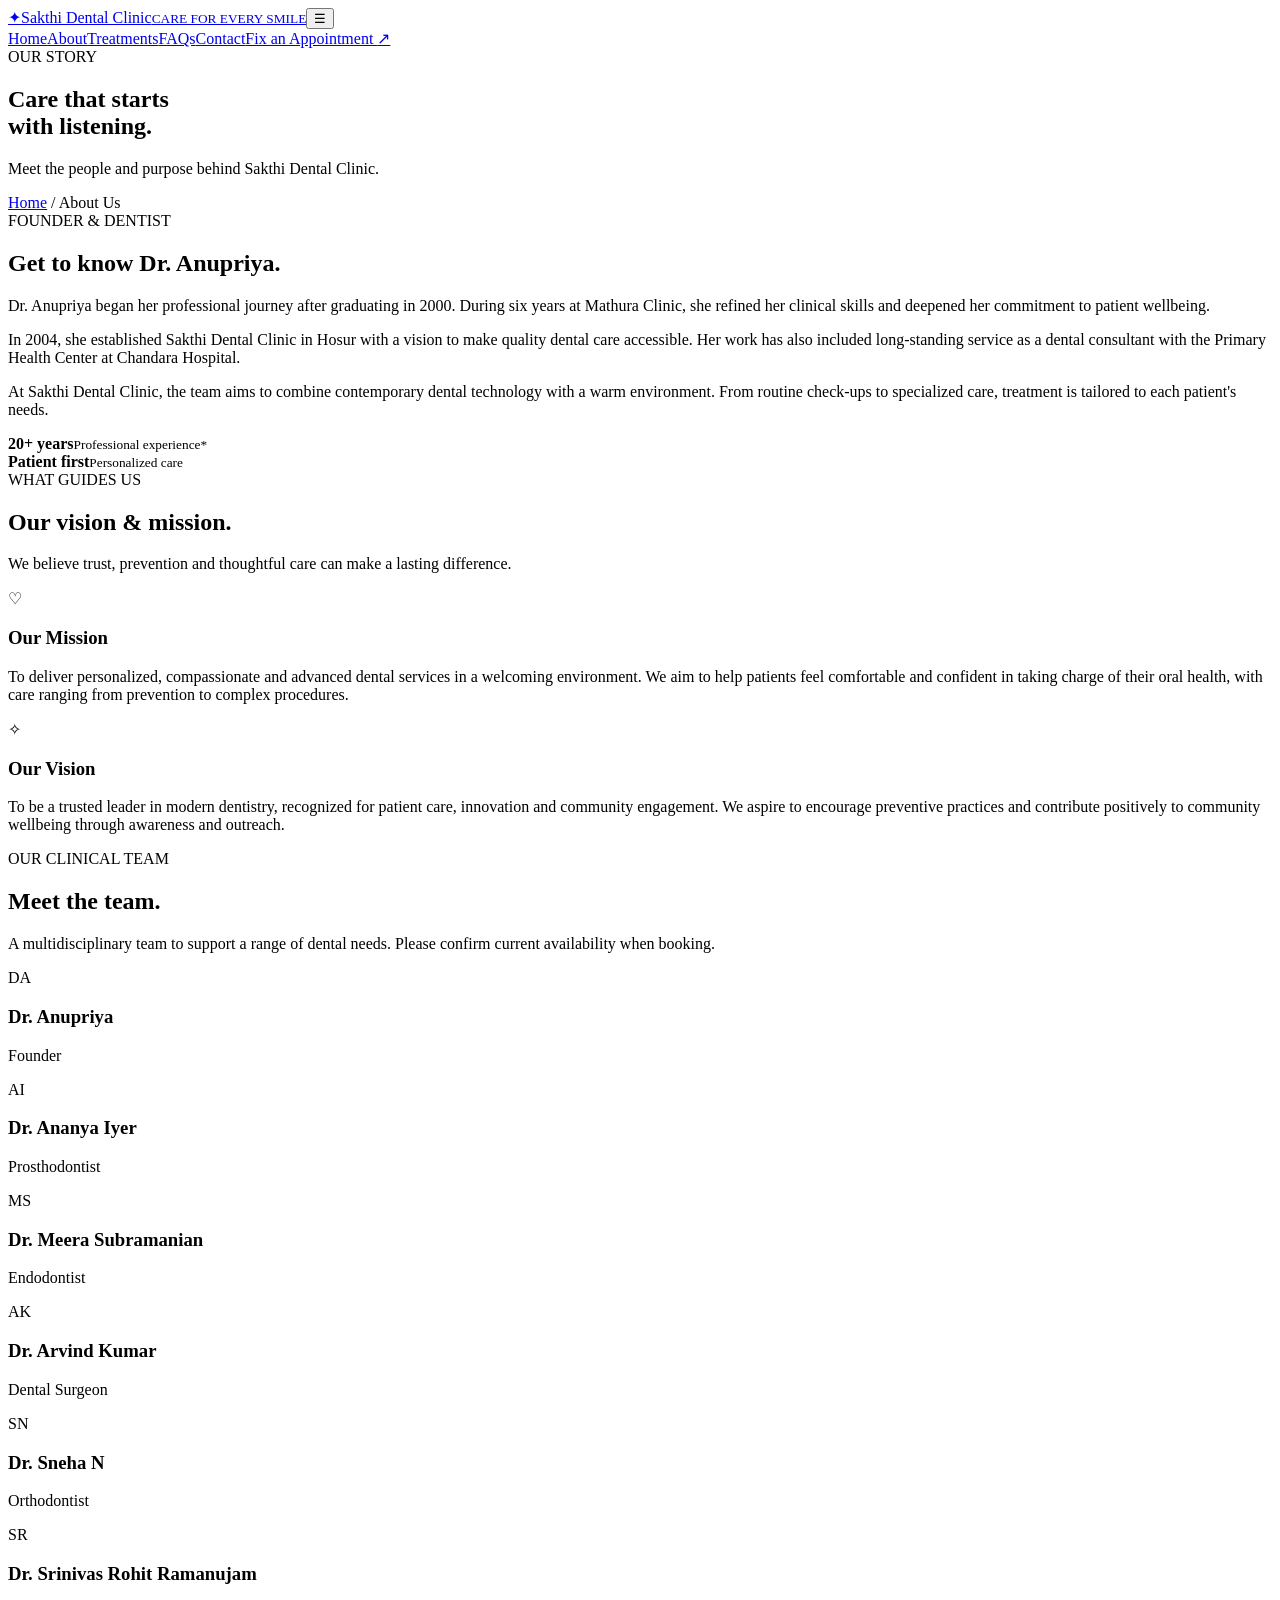
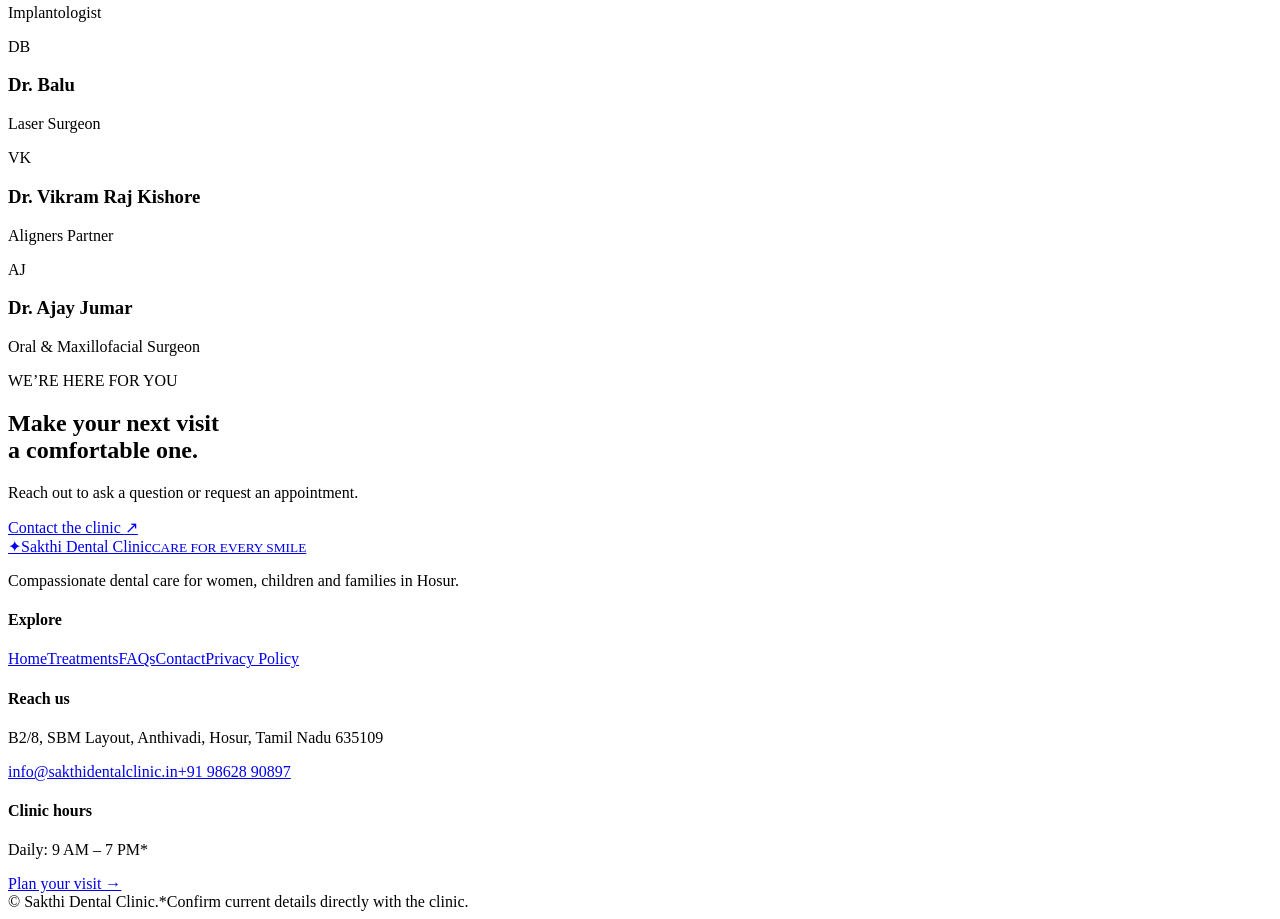
==== about.html @ d527fb0c "Add files via upload Add sakthi Dental Clinic website" ====
<!DOCTYPE html><html lang="en"><head><meta charset="UTF-8"><meta name="viewport" content="width=device-width, initial-scale=1.0"><meta name="description" content="Learn about Dr. Anupriya, the team and the mission of Sakthi Dental Clinic in Hosur."><title>About Us | Sakthi Dental Clinic</title><link rel="preconnect" href="https://fonts.googleapis.com"><link href="https://fonts.googleapis.com/css2?family=DM+Sans:wght@400;500;600;700&family=Manrope:wght@400;500;600;700;800&display=swap" rel="stylesheet"><link rel="stylesheet" href="css/style.css"></head><body>
<header class="site-header"><div class="container nav-wrap"><a class="brand" href="index.html"><span class="brand-mark">✦</span><span>Sakthi Dental Clinic<small>CARE FOR EVERY SMILE</small></span></a><button class="menu-toggle" aria-label="Toggle navigation" aria-expanded="false">☰</button><nav class="nav-links"><a href="index.html">Home</a><a class="active" href="about.html">About</a><a href="treatments.html">Treatments</a><a href="faq.html">FAQs</a><a href="contact.html">Contact</a><a class="btn btn-small" href="contact.html#contact-form">Fix an Appointment <span>↗</span></a></nav></div></header>
<main><section class="page-hero"><div class="container"><span class="eyebrow">OUR STORY</span><h1>Care that starts<br><span>with listening.</span></h1><p>Meet the people and purpose behind Sakthi Dental Clinic.</p><div class="breadcrumbs"><a href="index.html">Home</a> / About Us</div></div></section>
<section class="section"><div class="container split-grid about-intro"><div class="section-image image-doctor"></div><div class="section-copy"><span class="eyebrow">FOUNDER & DENTIST</span><h2>Get to know <span>Dr. Anupriya.</span></h2><p>Dr. Anupriya began her professional journey after graduating in 2000. During six years at Mathura Clinic, she refined her clinical skills and deepened her commitment to patient wellbeing.</p><p>In 2004, she established Sakthi Dental Clinic in Hosur with a vision to make quality dental care accessible. Her work has also included long-standing service as a dental consultant with the Primary Health Center at Chandara Hospital.</p><p>At Sakthi Dental Clinic, the team aims to combine contemporary dental technology with a warm environment. From routine check-ups to specialized care, treatment is tailored to each patient's needs.</p><div class="credential-row"><div><strong>20+ years</strong><small>Professional experience*</small></div><div><strong>Patient first</strong><small>Personalized care</small></div></div></div></div></section>
<section class="section section-soft"><div class="container"><div class="section-heading"><div><span class="eyebrow">WHAT GUIDES US</span><h2>Our vision <span>& mission.</span></h2></div><p>We believe trust, prevention and thoughtful care can make a lasting difference.</p></div><div class="mission-grid"><article class="mission-card"><span class="feature-icon pink">♡</span><h3>Our Mission</h3><p>To deliver personalized, compassionate and advanced dental services in a welcoming environment. We aim to help patients feel comfortable and confident in taking charge of their oral health, with care ranging from prevention to complex procedures.</p></article><article class="mission-card"><span class="feature-icon blue">✧</span><h3>Our Vision</h3><p>To be a trusted leader in modern dentistry, recognized for patient care, innovation and community engagement. We aspire to encourage preventive practices and contribute positively to community wellbeing through awareness and outreach.</p></article></div></div></section>
<section class="section"><div class="container"><div class="section-heading"><div><span class="eyebrow">OUR CLINICAL TEAM</span><h2>Meet the <span>team.</span></h2></div><p>A multidisciplinary team to support a range of dental needs. Please confirm current availability when booking.</p></div><div class="team-grid">
<article class="team-card"><div class="team-avatar">DA</div><h3>Dr. Anupriya</h3><p>Founder</p></article><article class="team-card"><div class="team-avatar pink-bg">AI</div><h3>Dr. Ananya Iyer</h3><p>Prosthodontist</p></article><article class="team-card"><div class="team-avatar lavender-bg">MS</div><h3>Dr. Meera Subramanian</h3><p>Endodontist</p></article><article class="team-card"><div class="team-avatar mint-bg">AK</div><h3>Dr. Arvind Kumar</h3><p>Dental Surgeon</p></article><article class="team-card"><div class="team-avatar peach-bg">SN</div><h3>Dr. Sneha N</h3><p>Orthodontist</p></article><article class="team-card"><div class="team-avatar pink-bg">SR</div><h3>Dr. Srinivas Rohit Ramanujam</h3><p>Implantologist</p></article><article class="team-card"><div class="team-avatar lavender-bg">DB</div><h3>Dr. Balu</h3><p>Laser Surgeon</p></article><article class="team-card"><div class="team-avatar mint-bg">VK</div><h3>Dr. Vikram Raj Kishore</h3><p>Aligners Partner</p></article><article class="team-card"><div class="team-avatar peach-bg">AJ</div><h3>Dr. Ajay Jumar</h3><p>Oral & Maxillofacial Surgeon</p></article></div></div></section>
<section class="cta-band"><div class="container cta-content"><div><span class="eyebrow light">WE’RE HERE FOR YOU</span><h2>Make your next visit<br>a comfortable one.</h2><p>Reach out to ask a question or request an appointment.</p></div><a class="btn btn-white" href="contact.html#contact-form">Contact the clinic <span>↗</span></a></div></section></main>
<footer class="site-footer"><div class="container footer-grid"><div class="footer-about"><a class="brand brand-light" href="index.html"><span class="brand-mark">✦</span><span>Sakthi Dental Clinic<small>CARE FOR EVERY SMILE</small></span></a><p>Compassionate dental care for women, children and families in Hosur.</p></div><div><h4>Explore</h4><a href="index.html">Home</a><a href="treatments.html">Treatments</a><a href="faq.html">FAQs</a><a href="contact.html">Contact</a><a href="privacy.html">Privacy Policy</a></div><div><h4>Reach us</h4><p>B2/8, SBM Layout, Anthivadi, Hosur, Tamil Nadu 635109</p><a href="mailto:info@sakthidentalclinic.in">info@sakthidentalclinic.in</a><a href="tel:+919862890897">+91 98628 90897</a></div><div><h4>Clinic hours</h4><p>Daily: 9 AM – 7 PM*</p><a class="text-link" href="contact.html">Plan your visit →</a></div></div><div class="container footer-bottom"><span>© <span data-year></span> Sakthi Dental Clinic.</span><span>*Confirm current details directly with the clinic.</span></div></footer><script src="js/script.js"></script></body></html>
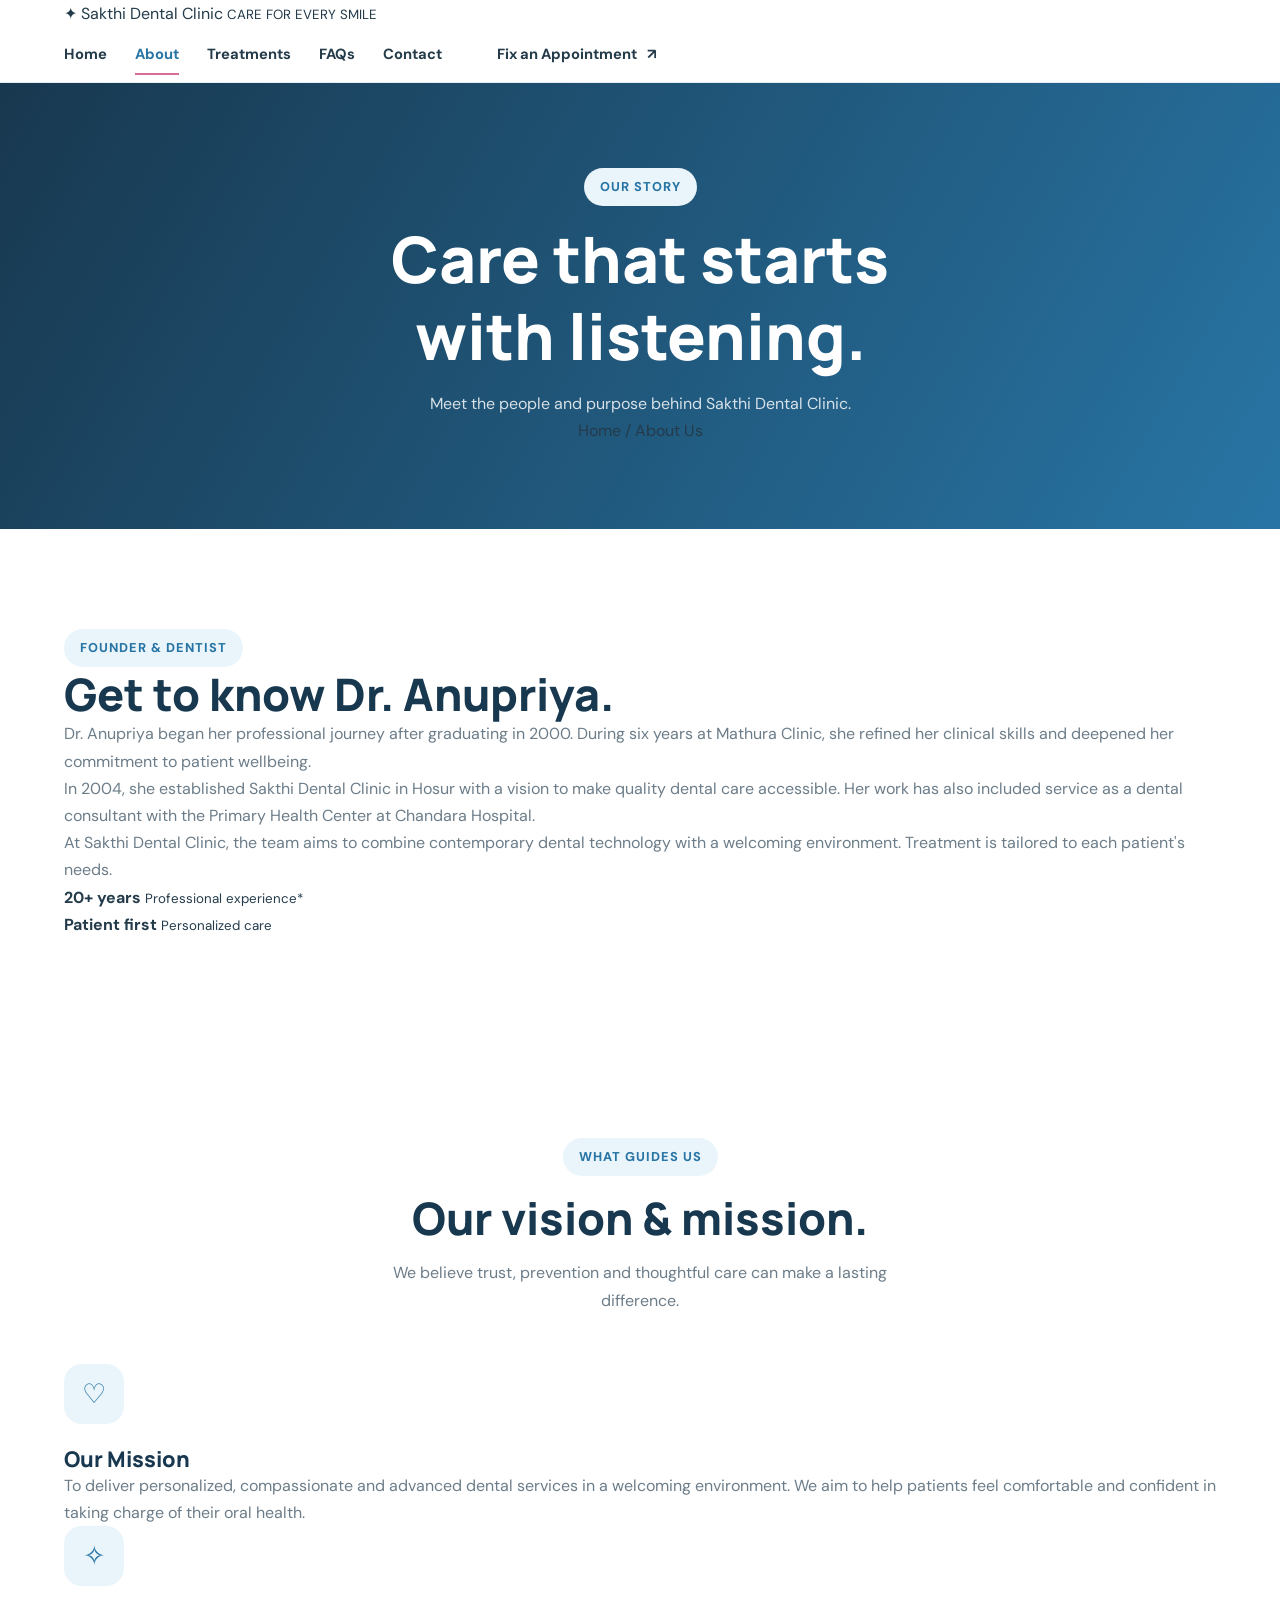
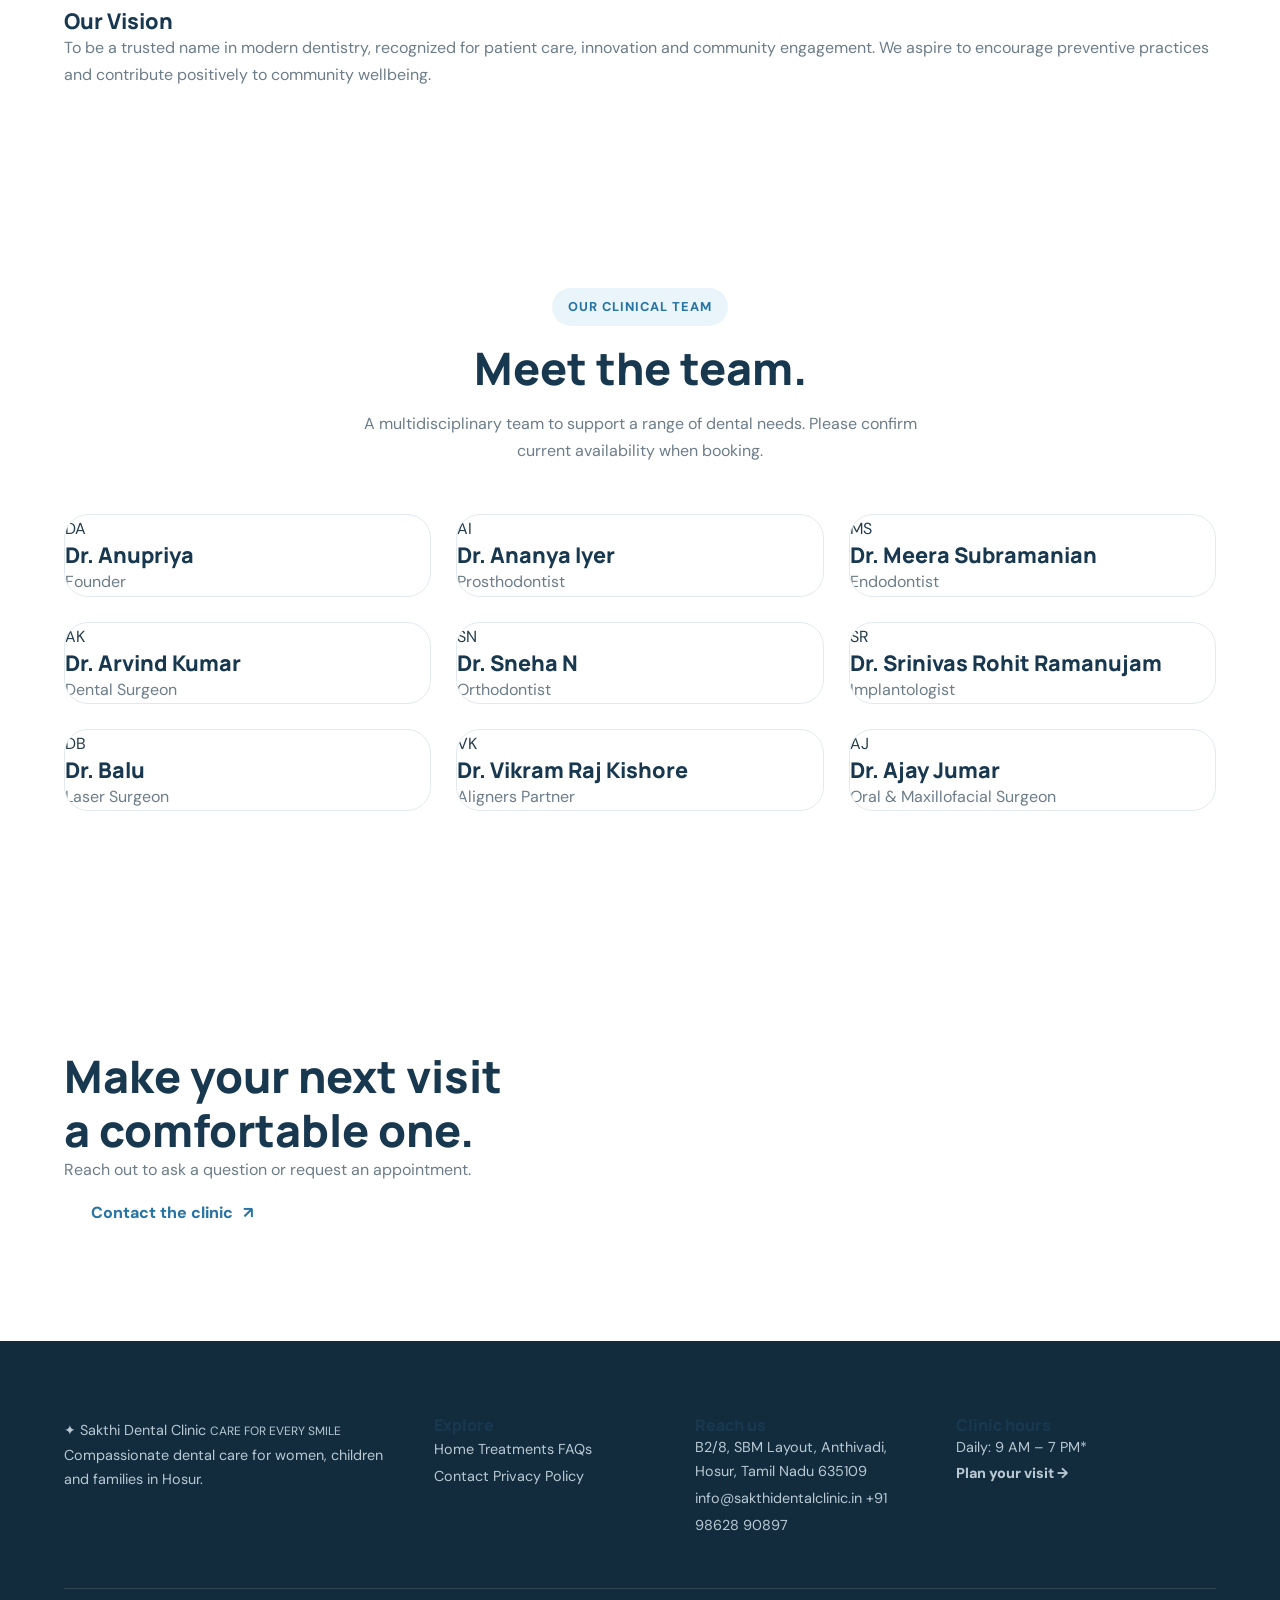
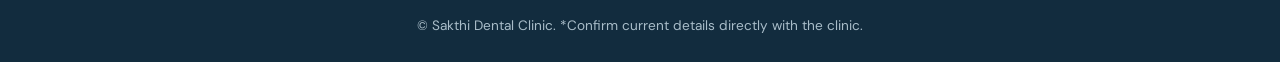
==== commit cbee6a33: "Enhance about.html with meta and preconnect tags Added meta theme color and preconnect for fonts." ====
--- a/about.html
+++ b/about.html
@@ -1,9 +1,324 @@
-<!DOCTYPE html><html lang="en"><head><meta charset="UTF-8"><meta name="viewport" content="width=device-width, initial-scale=1.0"><meta name="description" content="Learn about Dr. Anupriya, the team and the mission of Sakthi Dental Clinic in Hosur."><title>About Us | Sakthi Dental Clinic</title><link rel="preconnect" href="https://fonts.googleapis.com"><link href="https://fonts.googleapis.com/css2?family=DM+Sans:wght@400;500;600;700&family=Manrope:wght@400;500;600;700;800&display=swap" rel="stylesheet"><link rel="stylesheet" href="css/style.css"></head><body>
-<header class="site-header"><div class="container nav-wrap"><a class="brand" href="index.html"><span class="brand-mark">✦</span><span>Sakthi Dental Clinic<small>CARE FOR EVERY SMILE</small></span></a><button class="menu-toggle" aria-label="Toggle navigation" aria-expanded="false">☰</button><nav class="nav-links"><a href="index.html">Home</a><a class="active" href="about.html">About</a><a href="treatments.html">Treatments</a><a href="faq.html">FAQs</a><a href="contact.html">Contact</a><a class="btn btn-small" href="contact.html#contact-form">Fix an Appointment <span>↗</span></a></nav></div></header>
-<main><section class="page-hero"><div class="container"><span class="eyebrow">OUR STORY</span><h1>Care that starts<br><span>with listening.</span></h1><p>Meet the people and purpose behind Sakthi Dental Clinic.</p><div class="breadcrumbs"><a href="index.html">Home</a> / About Us</div></div></section>
-<section class="section"><div class="container split-grid about-intro"><div class="section-image image-doctor"></div><div class="section-copy"><span class="eyebrow">FOUNDER & DENTIST</span><h2>Get to know <span>Dr. Anupriya.</span></h2><p>Dr. Anupriya began her professional journey after graduating in 2000. During six years at Mathura Clinic, she refined her clinical skills and deepened her commitment to patient wellbeing.</p><p>In 2004, she established Sakthi Dental Clinic in Hosur with a vision to make quality dental care accessible. Her work has also included long-standing service as a dental consultant with the Primary Health Center at Chandara Hospital.</p><p>At Sakthi Dental Clinic, the team aims to combine contemporary dental technology with a warm environment. From routine check-ups to specialized care, treatment is tailored to each patient's needs.</p><div class="credential-row"><div><strong>20+ years</strong><small>Professional experience*</small></div><div><strong>Patient first</strong><small>Personalized care</small></div></div></div></div></section>
-<section class="section section-soft"><div class="container"><div class="section-heading"><div><span class="eyebrow">WHAT GUIDES US</span><h2>Our vision <span>& mission.</span></h2></div><p>We believe trust, prevention and thoughtful care can make a lasting difference.</p></div><div class="mission-grid"><article class="mission-card"><span class="feature-icon pink">♡</span><h3>Our Mission</h3><p>To deliver personalized, compassionate and advanced dental services in a welcoming environment. We aim to help patients feel comfortable and confident in taking charge of their oral health, with care ranging from prevention to complex procedures.</p></article><article class="mission-card"><span class="feature-icon blue">✧</span><h3>Our Vision</h3><p>To be a trusted leader in modern dentistry, recognized for patient care, innovation and community engagement. We aspire to encourage preventive practices and contribute positively to community wellbeing through awareness and outreach.</p></article></div></div></section>
-<section class="section"><div class="container"><div class="section-heading"><div><span class="eyebrow">OUR CLINICAL TEAM</span><h2>Meet the <span>team.</span></h2></div><p>A multidisciplinary team to support a range of dental needs. Please confirm current availability when booking.</p></div><div class="team-grid">
-<article class="team-card"><div class="team-avatar">DA</div><h3>Dr. Anupriya</h3><p>Founder</p></article><article class="team-card"><div class="team-avatar pink-bg">AI</div><h3>Dr. Ananya Iyer</h3><p>Prosthodontist</p></article><article class="team-card"><div class="team-avatar lavender-bg">MS</div><h3>Dr. Meera Subramanian</h3><p>Endodontist</p></article><article class="team-card"><div class="team-avatar mint-bg">AK</div><h3>Dr. Arvind Kumar</h3><p>Dental Surgeon</p></article><article class="team-card"><div class="team-avatar peach-bg">SN</div><h3>Dr. Sneha N</h3><p>Orthodontist</p></article><article class="team-card"><div class="team-avatar pink-bg">SR</div><h3>Dr. Srinivas Rohit Ramanujam</h3><p>Implantologist</p></article><article class="team-card"><div class="team-avatar lavender-bg">DB</div><h3>Dr. Balu</h3><p>Laser Surgeon</p></article><article class="team-card"><div class="team-avatar mint-bg">VK</div><h3>Dr. Vikram Raj Kishore</h3><p>Aligners Partner</p></article><article class="team-card"><div class="team-avatar peach-bg">AJ</div><h3>Dr. Ajay Jumar</h3><p>Oral & Maxillofacial Surgeon</p></article></div></div></section>
-<section class="cta-band"><div class="container cta-content"><div><span class="eyebrow light">WE’RE HERE FOR YOU</span><h2>Make your next visit<br>a comfortable one.</h2><p>Reach out to ask a question or request an appointment.</p></div><a class="btn btn-white" href="contact.html#contact-form">Contact the clinic <span>↗</span></a></div></section></main>
-<footer class="site-footer"><div class="container footer-grid"><div class="footer-about"><a class="brand brand-light" href="index.html"><span class="brand-mark">✦</span><span>Sakthi Dental Clinic<small>CARE FOR EVERY SMILE</small></span></a><p>Compassionate dental care for women, children and families in Hosur.</p></div><div><h4>Explore</h4><a href="index.html">Home</a><a href="treatments.html">Treatments</a><a href="faq.html">FAQs</a><a href="contact.html">Contact</a><a href="privacy.html">Privacy Policy</a></div><div><h4>Reach us</h4><p>B2/8, SBM Layout, Anthivadi, Hosur, Tamil Nadu 635109</p><a href="mailto:info@sakthidentalclinic.in">info@sakthidentalclinic.in</a><a href="tel:+919862890897">+91 98628 90897</a></div><div><h4>Clinic hours</h4><p>Daily: 9 AM – 7 PM*</p><a class="text-link" href="contact.html">Plan your visit →</a></div></div><div class="container footer-bottom"><span>© <span data-year></span> Sakthi Dental Clinic.</span><span>*Confirm current details directly with the clinic.</span></div></footer><script src="js/script.js"></script></body></html>+
+<!DOCTYPE html>
+<html lang="en">
+<head>
+  <meta charset="UTF-8">
+  <meta name="viewport" content="width=device-width, initial-scale=1.0">
+
+  <meta name="description" content="Learn about Dr. Anupriya, the team and the mission of Sakthi Dental Clinic in Hosur.">
+
+  <meta name="theme-color" content="#18384f">
+  <title>About Us | Sakthi Dental Clinic</title>
+
+  <link rel="preconnect" href="https://fonts.googleapis.com">
+  <link rel="preconnect" href="https://fonts.gstatic.com" crossorigin>
+
+  <link href="https://fonts.googleapis.com/css2?family=DM+Sans:wght@400;500;600;700&family=Manrope:wght@400;500;600;700;800&display=swap" rel="stylesheet">
+
+  <link rel="stylesheet" href="css/style.css">
+</head>
+
+<body>
+
+<header class="site-header">
+  <div class="container nav-wrap">
+
+    <a class="brand" href="index.html">
+      <span class="brand-mark">✦</span>
+      <span>
+        Sakthi Dental Clinic
+        <small>CARE FOR EVERY SMILE</small>
+      </span>
+    </a>
+
+    <button
+      class="menu-toggle"
+      aria-label="Toggle navigation"
+      aria-expanded="false"
+      aria-controls="main-navigation">
+      ☰
+    </button>
+
+    <nav class="nav-links" id="main-navigation">
+      <a href="index.html">Home</a>
+      <a class="active" href="about.html" aria-current="page">About</a>
+      <a href="treatments.html">Treatments</a>
+      <a href="faq.html">FAQs</a>
+      <a href="contact.html">Contact</a>
+      <a class="btn btn-small" href="contact.html#contact-form">
+        Fix an Appointment <span>↗</span>
+      </a>
+    </nav>
+
+  </div>
+</header>
+
+<main>
+
+  <!-- Page Hero -->
+  <section class="page-hero">
+    <div class="container">
+      <span class="eyebrow">OUR STORY</span>
+
+      <h1>
+        Care that starts<br>
+        <span>with listening.</span>
+      </h1>
+
+      <p>Meet the people and purpose behind Sakthi Dental Clinic.</p>
+
+      <div class="breadcrumbs">
+        <a href="index.html">Home</a> / About Us
+      </div>
+    </div>
+  </section>
+
+  <!-- Founder Section -->
+  <section class="section">
+    <div class="container split-grid about-intro">
+
+      <div class="section-image image-doctor" role="img"
+        aria-label="Dental care professional"></div>
+
+      <div class="section-copy">
+        <span class="eyebrow">FOUNDER &amp; DENTIST</span>
+
+        <h2>Get to know <span>Dr. Anupriya.</span></h2>
+
+        <p>
+          Dr. Anupriya began her professional journey after graduating
+          in 2000. During six years at Mathura Clinic, she refined her
+          clinical skills and deepened her commitment to patient wellbeing.
+        </p>
+
+        <p>
+          In 2004, she established Sakthi Dental Clinic in Hosur with
+          a vision to make quality dental care accessible. Her work has
+          also included service as a dental consultant with the Primary
+          Health Center at Chandara Hospital.
+        </p>
+
+        <p>
+          At Sakthi Dental Clinic, the team aims to combine contemporary
+          dental technology with a welcoming environment. Treatment is
+          tailored to each patient's needs.
+        </p>
+
+        <div class="credential-row">
+          <div>
+            <strong>20+ years</strong>
+            <small>Professional experience*</small>
+          </div>
+
+          <div>
+            <strong>Patient first</strong>
+            <small>Personalized care</small>
+          </div>
+        </div>
+      </div>
+
+    </div>
+  </section>
+
+  <!-- Mission and Vision -->
+  <section class="section section-soft">
+    <div class="container">
+
+      <div class="section-heading">
+        <div>
+          <span class="eyebrow">WHAT GUIDES US</span>
+          <h2>Our vision <span>&amp; mission.</span></h2>
+        </div>
+
+        <p>
+          We believe trust, prevention and thoughtful care can make
+          a lasting difference.
+        </p>
+      </div>
+
+      <div class="mission-grid">
+
+        <article class="mission-card">
+          <span class="feature-icon pink">♡</span>
+          <h3>Our Mission</h3>
+          <p>
+            To deliver personalized, compassionate and advanced dental
+            services in a welcoming environment. We aim to help patients
+            feel comfortable and confident in taking charge of their
+            oral health.
+          </p>
+        </article>
+
+        <article class="mission-card">
+          <span class="feature-icon blue">✧</span>
+          <h3>Our Vision</h3>
+          <p>
+            To be a trusted name in modern dentistry, recognized for
+            patient care, innovation and community engagement. We aspire
+            to encourage preventive practices and contribute positively
+            to community wellbeing.
+          </p>
+        </article>
+
+      </div>
+    </div>
+  </section>
+
+  <!-- Team -->
+  <section class="section">
+    <div class="container">
+
+      <div class="section-heading">
+        <div>
+          <span class="eyebrow">OUR CLINICAL TEAM</span>
+          <h2>Meet the <span>team.</span></h2>
+        </div>
+
+        <p>
+          A multidisciplinary team to support a range of dental needs.
+          Please confirm current availability when booking.
+        </p>
+      </div>
+
+      <div class="team-grid">
+
+        <article class="team-card">
+          <div class="team-avatar">DA</div>
+          <h3>Dr. Anupriya</h3>
+          <p>Founder</p>
+        </article>
+
+        <article class="team-card">
+          <div class="team-avatar pink-bg">AI</div>
+          <h3>Dr. Ananya Iyer</h3>
+          <p>Prosthodontist</p>
+        </article>
+
+        <article class="team-card">
+          <div class="team-avatar lavender-bg">MS</div>
+          <h3>Dr. Meera Subramanian</h3>
+          <p>Endodontist</p>
+        </article>
+
+        <article class="team-card">
+          <div class="team-avatar mint-bg">AK</div>
+          <h3>Dr. Arvind Kumar</h3>
+          <p>Dental Surgeon</p>
+        </article>
+
+        <article class="team-card">
+          <div class="team-avatar peach-bg">SN</div>
+          <h3>Dr. Sneha N</h3>
+          <p>Orthodontist</p>
+        </article>
+
+        <article class="team-card">
+          <div class="team-avatar pink-bg">SR</div>
+          <h3>Dr. Srinivas Rohit Ramanujam</h3>
+          <p>Implantologist</p>
+        </article>
+
+        <article class="team-card">
+          <div class="team-avatar lavender-bg">DB</div>
+          <h3>Dr. Balu</h3>
+          <p>Laser Surgeon</p>
+        </article>
+
+        <article class="team-card">
+          <div class="team-avatar mint-bg">VK</div>
+          <h3>Dr. Vikram Raj Kishore</h3>
+          <p>Aligners Partner</p>
+        </article>
+
+        <article class="team-card">
+          <div class="team-avatar peach-bg">AJ</div>
+          <h3>Dr. Ajay Jumar</h3>
+          <p>Oral &amp; Maxillofacial Surgeon</p>
+        </article>
+
+      </div>
+    </div>
+  </section>
+
+  <!-- Call to Action -->
+  <section class="cta-band">
+    <div class="container cta-content">
+
+      <div>
+        <span class="eyebrow light">WE'RE HERE FOR YOU</span>
+
+        <h2>
+          Make your next visit<br>
+          a comfortable one.
+        </h2>
+
+        <p>
+          Reach out to ask a question or request an appointment.
+        </p>
+      </div>
+
+      <a class="btn btn-white" href="contact.html#contact-form">
+        Contact the clinic <span>↗</span>
+      </a>
+
+    </div>
+  </section>
+
+</main>
+
+<!-- Footer -->
+<footer class="site-footer">
+  <div class="container footer-grid">
+
+    <div class="footer-about">
+      <a class="brand brand-light" href="index.html">
+        <span class="brand-mark">✦</span>
+        <span>
+          Sakthi Dental Clinic
+          <small>CARE FOR EVERY SMILE</small>
+        </span>
+      </a>
+
+      <p>
+        Compassionate dental care for women, children and families in Hosur.
+      </p>
+    </div>
+
+    <div>
+      <h4>Explore</h4>
+      <a href="index.html">Home</a>
+      <a href="treatments.html">Treatments</a>
+      <a href="faq.html">FAQs</a>
+      <a href="contact.html">Contact</a>
+      <a href="privacy.html">Privacy Policy</a>
+    </div>
+
+    <div>
+      <h4>Reach us</h4>
+      <p>B2/8, SBM Layout, Anthivadi, Hosur, Tamil Nadu 635109</p>
+      <a href="mailto:info@sakthidentalclinic.in">
+        info@sakthidentalclinic.in
+      </a>
+      <a href="tel:+919862890897">+91 98628 90897</a>
+    </div>
+
+    <div>
+      <h4>Clinic hours</h4>
+      <p>Daily: 9 AM – 7 PM*</p>
+      <a class="text-link" href="contact.html">
+        Plan your visit →
+      </a>
+    </div>
+
+  </div>
+
+  <div class="container footer-bottom">
+    <span>© <span data-year></span> Sakthi Dental Clinic.</span>
+    <span>*Confirm current details directly with the clinic.</span>
+  </div>
+</footer>
+
+<script src="js/script.js"></script>
+
+</body>
+</html>
--- a/css/style.css
+++ b/css/style.css
@@ -0,0 +1,1307 @@
+
+/* =========================================
+   SAKTHI DENTAL CLINIC
+   ADVANCED PROFESSIONAL DESIGN SYSTEM
+========================================= */
+
+/* 1. ROOT VARIABLES */
+
+:root {
+    --navy: #18384f;
+    --blue: #2875a5;
+    --blue-dark: #205f89;
+    --sky: #eaf5fb;
+    --pink: #f7dce7;
+    --pink-strong: #d96b9a;
+
+    --ink: #243b4a;
+    --muted: #6c7d89;
+    --line: #e2eaf0;
+
+    --white: #ffffff;
+    --soft: #f7fafc;
+    --mint: #e0f3ed;
+    --lavender: #eee8fb;
+    --peach: #fff0e7;
+
+    --shadow:
+        0 18px 55px rgba(35, 78, 105, .10);
+
+    --shadow-hover:
+        0 25px 65px rgba(35, 78, 105, .17);
+
+    --radius: 24px;
+    --radius-small: 14px;
+
+    --transition: .35s ease;
+
+    --font-main: "DM Sans", sans-serif;
+    --font-heading: "Manrope", sans-serif;
+}
+
+
+/* 2. RESET */
+
+* {
+    margin: 0;
+    padding: 0;
+    box-sizing: border-box;
+}
+
+html {
+    scroll-behavior: smooth;
+    scroll-padding-top: 100px;
+}
+
+body {
+    font-family: var(--font-main);
+    background: var(--white);
+    color: var(--ink);
+    line-height: 1.7;
+    overflow-x: hidden;
+}
+
+img {
+    max-width: 100%;
+    display: block;
+}
+
+a {
+    text-decoration: none;
+    color: inherit;
+}
+
+button,
+input,
+textarea,
+select {
+    font: inherit;
+}
+
+button {
+    cursor: pointer;
+}
+
+ul {
+    list-style: none;
+}
+
+.container {
+    width: min(1160px, 90%);
+    margin-inline: auto;
+}
+
+section {
+    padding: 100px 0;
+}
+
+
+/* 3. TYPOGRAPHY */
+
+h1,
+h2,
+h3,
+h4 {
+    font-family: var(--font-heading);
+    color: var(--navy);
+    line-height: 1.2;
+    font-weight: 800;
+}
+
+h1 {
+    font-size: clamp(2.6rem, 5vw, 4.8rem);
+}
+
+h2 {
+    font-size: clamp(2rem, 3.5vw, 3.2rem);
+}
+
+h3 {
+    font-size: 1.35rem;
+}
+
+p {
+    color: var(--muted);
+}
+
+.section-heading {
+    max-width: 650px;
+    margin: 0 auto 50px;
+    text-align: center;
+}
+
+.section-heading h2 {
+    margin: 15px 0;
+}
+
+.section-heading p {
+    max-width: 560px;
+    margin: auto;
+}
+
+.eyebrow {
+    display: inline-flex;
+    align-items: center;
+    gap: 8px;
+    color: var(--blue);
+    background: var(--sky);
+    padding: 8px 16px;
+    border-radius: 50px;
+    font-size: .8rem;
+    font-weight: 800;
+    letter-spacing: 1px;
+    text-transform: uppercase;
+}
+
+.eyebrow.light {
+    color: white;
+    background: rgba(255,255,255,.15);
+}
+
+
+/* 4. BUTTONS */
+
+.btn {
+    display: inline-flex;
+    align-items: center;
+    justify-content: center;
+    gap: 10px;
+    padding: 14px 26px;
+    border: 1px solid transparent;
+    border-radius: 50px;
+    font-weight: 800;
+    transition: var(--transition);
+    position: relative;
+    overflow: hidden;
+    isolation: isolate;
+}
+
+.btn-primary {
+    background: linear-gradient(
+        135deg,
+        var(--blue),
+        var(--blue-dark)
+    );
+    color: white;
+    box-shadow: 0 10px 25px rgba(40,117,165,.22);
+}
+
+.btn-primary:hover {
+    transform: translateY(-4px);
+    box-shadow: 0 15px 35px rgba(40,117,165,.32);
+}
+
+.btn-outline {
+    color: var(--blue);
+    border-color: var(--blue);
+    background: transparent;
+}
+
+.btn-outline:hover {
+    background: var(--blue);
+    color: white;
+    transform: translateY(-3px);
+}
+
+.btn-white {
+    background: white;
+    color: var(--blue);
+}
+
+.btn-white:hover {
+    transform: translateY(-4px);
+    box-shadow: var(--shadow);
+}
+
+
+/* 5. HEADER AND NAVIGATION */
+
+.site-header {
+    position: sticky;
+    top: 0;
+    z-index: 1000;
+    background: rgba(255,255,255,.94);
+    backdrop-filter: blur(18px);
+    border-bottom: 1px solid rgba(226,234,240,.8);
+    transition: var(--transition);
+}
+
+.site-header.scrolled {
+    box-shadow: 0 8px 30px rgba(24,56,79,.09);
+}
+
+.header-inner {
+    min-height: 82px;
+    display: flex;
+    align-items: center;
+    justify-content: space-between;
+    gap: 25px;
+}
+
+.logo {
+    display: flex;
+    align-items: center;
+    gap: 12px;
+    flex-shrink: 0;
+}
+
+.logo img {
+    width: 52px;
+    height: 52px;
+    object-fit: contain;
+}
+
+.logo-text {
+    font-family: var(--font-heading);
+    color: var(--navy);
+    font-weight: 900;
+    font-size: 1.25rem;
+}
+
+.logo-text span {
+    display: block;
+    color: var(--pink-strong);
+    font-size: .65rem;
+    letter-spacing: 2px;
+    text-transform: uppercase;
+}
+
+.nav-links {
+    display: flex;
+    align-items: center;
+    gap: 28px;
+}
+
+.nav-links a {
+    color: var(--ink);
+    font-size: .92rem;
+    font-weight: 700;
+    position: relative;
+    transition: var(--transition);
+}
+
+.nav-links a::after {
+    content: "";
+    position: absolute;
+    width: 0;
+    height: 2px;
+    left: 0;
+    bottom: -8px;
+    background: var(--pink-strong);
+    transition: width .3s ease;
+}
+
+.nav-links a:hover,
+.nav-links a.active {
+    color: var(--blue);
+}
+
+.nav-links a:hover::after,
+.nav-links a.active::after {
+    width: 100%;
+}
+
+.menu-toggle {
+    display: none;
+    width: 44px;
+    height: 44px;
+    border: 1px solid var(--line);
+    border-radius: 12px;
+    background: white;
+    align-items: center;
+    justify-content: center;
+    flex-direction: column;
+    gap: 5px;
+}
+
+.menu-toggle span {
+    width: 21px;
+    height: 2px;
+    background: var(--navy);
+    border-radius: 5px;
+}
+
+
+/* 6. HERO SECTION */
+
+.hero {
+    position: relative;
+    min-height: 680px;
+    display: flex;
+    align-items: center;
+    overflow: hidden;
+
+    background:
+        linear-gradient(
+            90deg,
+            rgba(13,39,59,.88),
+            rgba(13,39,59,.48),
+            rgba(13,39,59,.12)
+        ),
+        url("https://images.unsplash.com/photo-1629909613654-28e377c37b09?auto=format&fit=crop&w=2000&q=85");
+
+    background-position: center;
+    background-size: cover;
+}
+
+.hero::after {
+    content: "";
+    position: absolute;
+    inset: auto 0 0;
+    height: 150px;
+    background: linear-gradient(transparent, rgba(0,0,0,.12));
+    pointer-events: none;
+}
+
+.hero-content {
+    position: relative;
+    z-index: 2;
+    max-width: 680px;
+    padding: 100px 0;
+    animation: heroEnter 1s ease both;
+}
+
+.hero h1 {
+    color: white;
+    margin: 24px 0;
+}
+
+.hero h1 span {
+    color: #ffc5dc;
+}
+
+.hero p {
+    color: rgba(255,255,255,.88);
+    max-width: 550px;
+    font-size: 1.1rem;
+    margin-bottom: 32px;
+}
+
+.hero-actions {
+    display: flex;
+    flex-wrap: wrap;
+    gap: 15px;
+}
+
+.hero-sticker {
+    position: absolute;
+    right: 8%;
+    bottom: 12%;
+    z-index: 2;
+    padding: 25px;
+    border-radius: 22px;
+    background: rgba(255,255,255,.93);
+    backdrop-filter: blur(15px);
+    box-shadow: var(--shadow);
+    animation: float 4s ease-in-out infinite;
+}
+
+.hero-sticker strong {
+    display: block;
+    font-size: 2rem;
+    color: var(--blue);
+    font-family: var(--font-heading);
+}
+
+.hero-sticker span {
+    color: var(--muted);
+    font-size: .85rem;
+}
+
+
+/* 7. TRUST STRIP */
+
+.trust-strip {
+    background: var(--sky);
+    padding: 25px 0;
+}
+
+.trust-grid {
+    display: grid;
+    grid-template-columns: repeat(4, 1fr);
+    gap: 20px;
+}
+
+.trust-item {
+    display: flex;
+    align-items: center;
+    justify-content: center;
+    gap: 12px;
+}
+
+.trust-item strong {
+    color: var(--navy);
+    font-size: .95rem;
+}
+
+.trust-icon {
+    width: 46px;
+    height: 46px;
+    display: grid;
+    place-items: center;
+    border-radius: 14px;
+    background: white;
+    color: var(--blue);
+    font-size: 1.3rem;
+}
+
+
+/* 8. ABOUT SECTION */
+
+.about-section {
+    background: white;
+}
+
+.about-grid {
+    display: grid;
+    grid-template-columns: 1fr 1fr;
+    align-items: center;
+    gap: 75px;
+}
+
+.about-image {
+    position: relative;
+}
+
+.about-image img {
+    width: 100%;
+    height: 510px;
+    object-fit: cover;
+    border-radius: 30px;
+    box-shadow: var(--shadow);
+}
+
+.about-badge {
+    position: absolute;
+    right: -25px;
+    bottom: 35px;
+    background: white;
+    padding: 25px;
+    border-radius: 20px;
+    box-shadow: var(--shadow);
+}
+
+.about-badge strong {
+    display: block;
+    color: var(--blue);
+    font-size: 2rem;
+}
+
+.about-content h2 {
+    margin: 18px 0;
+}
+
+.about-content p {
+    margin-bottom: 18px;
+}
+
+.check-list {
+    display: grid;
+    gap: 13px;
+    margin: 25px 0 30px;
+}
+
+.check-list li {
+    display: flex;
+    align-items: center;
+    gap: 12px;
+    color: var(--ink);
+    font-weight: 700;
+}
+
+.check-list li::before {
+    content: "✓";
+    display: grid;
+    place-items: center;
+    width: 25px;
+    height: 25px;
+    background: var(--mint);
+    color: #238363;
+    border-radius: 50%;
+    font-weight: 900;
+}
+
+
+/* 9. FEATURE CARDS */
+
+.features-section {
+    background: var(--soft);
+}
+
+.feature-grid {
+    display: grid;
+    grid-template-columns: repeat(3, 1fr);
+    gap: 25px;
+}
+
+.feature-card {
+    background: white;
+    border: 1px solid var(--line);
+    border-radius: var(--radius);
+    padding: 32px;
+    transition: var(--transition);
+}
+
+.feature-card:hover {
+    transform: translateY(-10px);
+    box-shadow: var(--shadow-hover);
+    border-color: transparent;
+}
+
+.feature-icon {
+    width: 60px;
+    height: 60px;
+    display: grid;
+    place-items: center;
+    background: var(--sky);
+    color: var(--blue);
+    border-radius: 18px;
+    font-size: 1.7rem;
+    margin-bottom: 22px;
+}
+
+.feature-card:nth-child(2) .feature-icon {
+    background: var(--pink);
+    color: var(--pink-strong);
+}
+
+.feature-card:nth-child(3) .feature-icon {
+    background: var(--mint);
+    color: #238363;
+}
+
+.feature-card h3 {
+    margin-bottom: 12px;
+}
+
+
+/* 10. TREATMENT CARDS */
+
+.treatments-section {
+    background: white;
+}
+
+.treatment-grid {
+    display: grid;
+    grid-template-columns: repeat(3, 1fr);
+    gap: 25px;
+}
+
+.treatment-card {
+    position: relative;
+    overflow: hidden;
+    background: white;
+    border: 1px solid var(--line);
+    border-radius: var(--radius);
+    transition: var(--transition);
+}
+
+.treatment-card:hover {
+    transform: translateY(-9px);
+    box-shadow: var(--shadow-hover);
+}
+
+.treatment-card img {
+    width: 100%;
+    height: 225px;
+    object-fit: cover;
+    transition: transform .6s ease;
+}
+
+.treatment-card:hover img {
+    transform: scale(1.07);
+}
+
+.treatment-info {
+    padding: 25px;
+}
+
+.treatment-info h3 {
+    margin-bottom: 12px;
+}
+
+.treatment-info p {
+    margin-bottom: 18px;
+}
+
+.text-link {
+    color: var(--blue);
+    font-weight: 800;
+    display: inline-flex;
+    gap: 8px;
+    align-items: center;
+    transition: var(--transition);
+}
+
+.text-link:hover {
+    color: var(--pink-strong);
+    gap: 13px;
+}
+
+
+/* 11. AMENITIES */
+
+.amenities-section {
+    background: var(--sky);
+}
+
+.amenities-grid {
+    display: grid;
+    grid-template-columns: repeat(4, 1fr);
+    gap: 20px;
+}
+
+.amenity-card {
+    background: white;
+    border-radius: 20px;
+    padding: 28px 20px;
+    text-align: center;
+    transition: var(--transition);
+}
+
+.amenity-card:hover {
+    transform: translateY(-7px);
+    box-shadow: var(--shadow);
+}
+
+.amenity-card .icon {
+    font-size: 2rem;
+    margin-bottom: 15px;
+}
+
+
+/* 12. TESTIMONIALS */
+
+.testimonials-section {
+    background: var(--soft);
+}
+
+.testimonial-grid {
+    display: grid;
+    grid-template-columns: repeat(3, 1fr);
+    gap: 25px;
+}
+
+.testimonial-card {
+    background: white;
+    padding: 32px;
+    border-radius: var(--radius);
+    border: 1px solid var(--line);
+    transition: var(--transition);
+}
+
+.testimonial-card:hover {
+    transform: translateY(-6px);
+    box-shadow: var(--shadow);
+}
+
+.stars {
+    color: #f3ad42;
+    letter-spacing: 4px;
+    margin-bottom: 18px;
+}
+
+.testimonial-card p {
+    margin-bottom: 22px;
+}
+
+.patient-name {
+    color: var(--navy);
+    font-weight: 800;
+}
+
+
+/* 13. CTA SECTION */
+
+.cta-section {
+    padding: 80px 0;
+    background: linear-gradient(
+        120deg,
+        var(--blue-dark),
+        var(--navy)
+    );
+}
+
+.cta-box {
+    display: flex;
+    align-items: center;
+    justify-content: space-between;
+    gap: 30px;
+}
+
+.cta-box h2 {
+    color: white;
+    max-width: 600px;
+    margin-bottom: 12px;
+}
+
+.cta-box p {
+    color: rgba(255,255,255,.78);
+}
+
+
+/* 14. FOOTER */
+
+.site-footer {
+    background: #122c3e;
+    padding: 75px 0 25px;
+    color: white;
+}
+
+.footer-grid {
+    display: grid;
+    grid-template-columns: 1.5fr 1fr 1fr 1.2fr;
+    gap: 45px;
+    margin-bottom: 50px;
+}
+
+.site-footer h3 {
+    color: white;
+    margin-bottom: 22px;
+    font-size: 1.1rem;
+}
+
+.site-footer p,
+.site-footer a {
+    color: #b8c9d4;
+    font-size: .9rem;
+}
+
+.footer-links {
+    display: grid;
+    gap: 12px;
+}
+
+.footer-links a:hover {
+    color: #ffc5dc;
+    padding-left: 5px;
+}
+
+.footer-bottom {
+    border-top: 1px solid rgba(255,255,255,.12);
+    padding-top: 25px;
+    text-align: center;
+    color: #a9bdc9;
+    font-size: .85rem;
+}
+
+
+/* 15. INNER PAGE HERO */
+
+.page-hero {
+    background: linear-gradient(
+        120deg,
+        var(--navy),
+        var(--blue)
+    );
+    padding: 85px 0;
+    text-align: center;
+}
+
+.page-hero h1 {
+    color: white;
+    margin: 15px 0;
+}
+
+.page-hero p {
+    color: rgba(255,255,255,.82);
+    max-width: 650px;
+    margin: auto;
+}
+
+
+/* 16. TEAM SECTION */
+
+.team-grid {
+    display: grid;
+    grid-template-columns: repeat(3, 1fr);
+    gap: 25px;
+}
+
+.team-card {
+    background: white;
+    border: 1px solid var(--line);
+    border-radius: var(--radius);
+    overflow: hidden;
+    transition: var(--transition);
+}
+
+.team-card:hover {
+    transform: translateY(-8px);
+    box-shadow: var(--shadow-hover);
+}
+
+.team-card img {
+    width: 100%;
+    height: 300px;
+    object-fit: cover;
+}
+
+.team-info {
+    padding: 24px;
+    text-align: center;
+}
+
+.team-info span {
+    color: var(--pink-strong);
+    font-size: .9rem;
+    font-weight: 700;
+}
+
+
+/* 17. FAQ ACCORDION */
+
+.faq-list {
+    max-width: 850px;
+    margin: auto;
+    display: grid;
+    gap: 15px;
+}
+
+.faq-item {
+    background: white;
+    border: 1px solid var(--line);
+    border-radius: 18px;
+    overflow: hidden;
+    transition: var(--transition);
+}
+
+.faq-question {
+    width: 100%;
+    background: transparent;
+    border: 0;
+    padding: 22px 25px;
+    text-align: left;
+    display: flex;
+    align-items: center;
+    justify-content: space-between;
+    gap: 15px;
+    color: var(--navy);
+    font-weight: 800;
+}
+
+.faq-question span {
+    font-size: 1.5rem;
+    color: var(--blue);
+    transition: transform .3s ease;
+}
+
+.faq-answer {
+    display: none;
+    padding: 0 25px 23px;
+}
+
+.faq-item.active .faq-answer {
+    display: block;
+}
+
+.faq-item.active .faq-question span {
+    transform: rotate(45deg);
+}
+
+
+/* 18. CONTACT SECTION */
+
+.contact-grid {
+    display: grid;
+    grid-template-columns: .9fr 1.1fr;
+    gap: 45px;
+    align-items: start;
+}
+
+.contact-info {
+    background: var(--sky);
+    border-radius: var(--radius);
+    padding: 35px;
+}
+
+.contact-item {
+    display: flex;
+    gap: 15px;
+    margin: 25px 0;
+}
+
+.contact-item .icon {
+    width: 45px;
+    height: 45px;
+    display: grid;
+    place-items: center;
+    background: white;
+    color: var(--blue);
+    border-radius: 13px;
+    flex-shrink: 0;
+}
+
+.contact-form {
+    background: white;
+    padding: 35px;
+    border-radius: var(--radius);
+    border: 1px solid var(--line);
+    box-shadow: var(--shadow);
+}
+
+.form-group {
+    margin-bottom: 20px;
+}
+
+.form-group label {
+    display: block;
+    color: var(--navy);
+    font-weight: 700;
+    margin-bottom: 8px;
+}
+
+.form-group input,
+.form-group select,
+.form-group textarea {
+    width: 100%;
+    padding: 14px 16px;
+    border: 1px solid var(--line);
+    border-radius: 12px;
+    outline: none;
+    background: var(--soft);
+    color: var(--ink);
+    transition: var(--transition);
+}
+
+.form-group input:focus,
+.form-group select:focus,
+.form-group textarea:focus {
+    border-color: var(--blue);
+    box-shadow: 0 0 0 4px rgba(40,117,165,.10);
+    background: white;
+}
+
+.form-group textarea {
+    min-height: 130px;
+    resize: vertical;
+}
+
+#form-status {
+    margin-top: 15px;
+    color: #238363;
+    font-weight: 700;
+}
+
+
+/* 19. POLICY CONTENT */
+
+.policy-content {
+    max-width: 850px;
+    margin: auto;
+}
+
+.policy-content h2 {
+    font-size: 1.6rem;
+    margin: 35px 0 12px;
+}
+
+.policy-content p {
+    margin-bottom: 15px;
+}
+
+
+/* 20. REVEAL ANIMATIONS */
+
+[data-reveal] {
+    opacity: 0;
+    transform: translateY(30px);
+    transition:
+        opacity .8s ease,
+        transform .8s ease;
+}
+
+[data-reveal].is-visible {
+    opacity: 1;
+    transform: translateY(0);
+}
+
+[data-reveal="left"] {
+    transform: translateX(-30px);
+}
+
+[data-reveal="right"] {
+    transform: translateX(30px);
+}
+
+[data-reveal="left"].is-visible,
+[data-reveal="right"].is-visible {
+    transform: translateX(0);
+}
+
+
+/* 21. KEYFRAMES */
+
+@keyframes heroEnter {
+    from {
+        opacity: 0;
+        transform: translateY(35px);
+    }
+
+    to {
+        opacity: 1;
+        transform: translateY(0);
+    }
+}
+
+@keyframes float {
+    0%, 100% {
+        transform: translateY(0);
+    }
+
+    50% {
+        transform: translateY(-12px);
+    }
+}
+
+
+/* 22. ACCESSIBILITY */
+
+:focus-visible {
+    outline: 3px solid var(--pink-strong);
+    outline-offset: 4px;
+}
+
+.skip-link {
+    position: absolute;
+    left: 10px;
+    top: -100px;
+    z-index: 2000;
+    padding: 12px 18px;
+    background: white;
+    color: var(--navy);
+    border-radius: 8px;
+}
+
+.skip-link:focus {
+    top: 10px;
+}
+
+[hidden] {
+    display: none !important;
+}
+
+
+/* 23. TABLET RESPONSIVE */
+
+@media (max-width: 1000px) {
+
+    .nav-links {
+        gap: 17px;
+    }
+
+    .nav-links a {
+        font-size: .85rem;
+    }
+
+    .about-grid {
+        gap: 40px;
+    }
+
+    .footer-grid {
+        grid-template-columns: repeat(2, 1fr);
+    }
+
+    .hero-sticker {
+        right: 4%;
+    }
+
+}
+
+
+/* 24. MOBILE RESPONSIVE */
+
+@media (max-width: 760px) {
+
+    section {
+        padding: 70px 0;
+    }
+
+    .header-inner {
+        min-height: 72px;
+    }
+
+    .menu-toggle {
+        display: flex;
+    }
+
+    .nav-links {
+        position: absolute;
+        top: 72px;
+        left: 0;
+        width: 100%;
+        display: none;
+        flex-direction: column;
+        align-items: stretch;
+        gap: 0;
+        padding: 15px 5% 25px;
+        background: white;
+        box-shadow: 0 15px 25px rgba(24,56,79,.09);
+    }
+
+    .nav-links.open {
+        display: flex;
+    }
+
+    .nav-links a {
+        padding: 13px 0;
+        border-bottom: 1px solid var(--line);
+        font-size: .95rem;
+    }
+
+    .nav-links a::after {
+        display: none;
+    }
+
+    .header-inner > .btn {
+        display: none;
+    }
+
+    .hero {
+        min-height: 620px;
+        background-position: 60% center;
+    }
+
+    .hero-content {
+        padding: 75px 0;
+    }
+
+    .hero-sticker {
+        display: none;
+    }
+
+    .trust-grid {
+        grid-template-columns: repeat(2, 1fr);
+    }
+
+    .about-grid,
+    .contact-grid {
+        grid-template-columns: 1fr;
+    }
+
+    .about-image img {
+        height: 380px;
+    }
+
+    .about-badge {
+        right: 15px;
+        bottom: 15px;
+    }
+
+    .feature-grid,
+    .treatment-grid,
+    .testimonial-grid,
+    .team-grid {
+        grid-template-columns: repeat(2, 1fr);
+    }
+
+    .amenities-grid {
+        grid-template-columns: repeat(2, 1fr);
+    }
+
+    .cta-box {
+        align-items: flex-start;
+        flex-direction: column;
+    }
+
+}
+
+
+/* 25. SMALL MOBILE */
+
+@media (max-width: 480px) {
+
+    .container {
+        width: 91%;
+    }
+
+    .logo-text {
+        font-size: 1.05rem;
+    }
+
+    .logo img {
+        width: 43px;
+        height: 43px;
+    }
+
+    .hero {
+        min-height: 570px;
+    }
+
+    .hero h1 {
+        font-size: 2.55rem;
+    }
+
+    .hero p {
+        font-size: .98rem;
+    }
+
+    .hero-actions {
+        flex-direction: column;
+        align-items: stretch;
+    }
+
+    .hero-actions .btn {
+        width: 100%;
+    }
+
+    .trust-grid,
+    .feature-grid,
+    .treatment-grid,
+    .testimonial-grid,
+    .team-grid,
+    .amenities-grid,
+    .footer-grid {
+        grid-template-columns: 1fr;
+    }
+
+    .trust-item {
+        justify-content: flex-start;
+    }
+
+    .about-image img {
+        height: 300px;
+    }
+
+    .about-badge {
+        padding: 17px;
+    }
+
+    .contact-form,
+    .contact-info {
+        padding: 23px;
+    }
+
+    .page-hero {
+        padding: 65px 0;
+    }
+
+    .cta-section {
+        padding: 60px 0;
+    }
+
+}
+
+
+/* 26. REDUCED MOTION */
+
+@media (prefers-reduced-motion: reduce) {
+
+    html {
+        scroll-behavior: auto;
+    }
+
+    *,
+    *::before,
+    *::after {
+        animation-duration: .01ms !important;
+        animation-iteration-count: 1 !important;
+        transition-duration: .01ms !important;
+    }
+
+    [data-reveal] {
+        opacity: 1;
+        transform: none;
+    }
+
+}
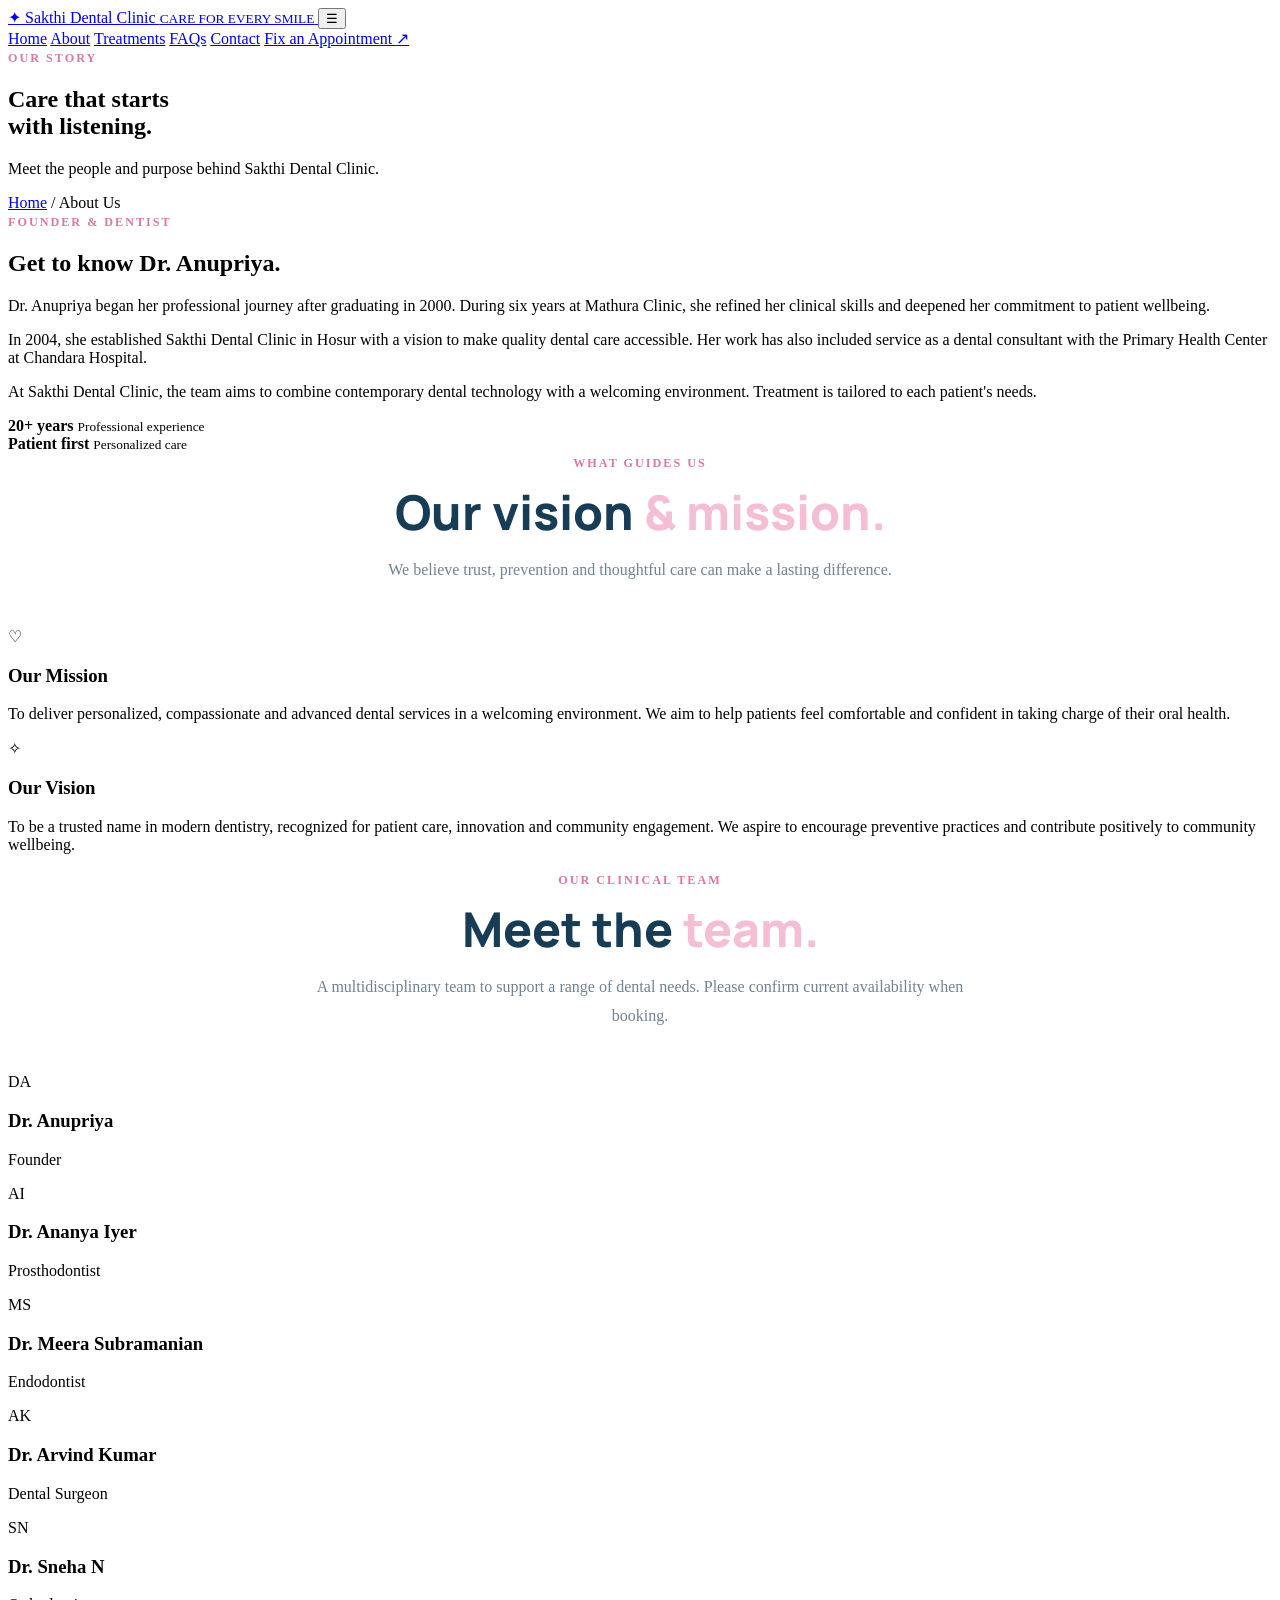
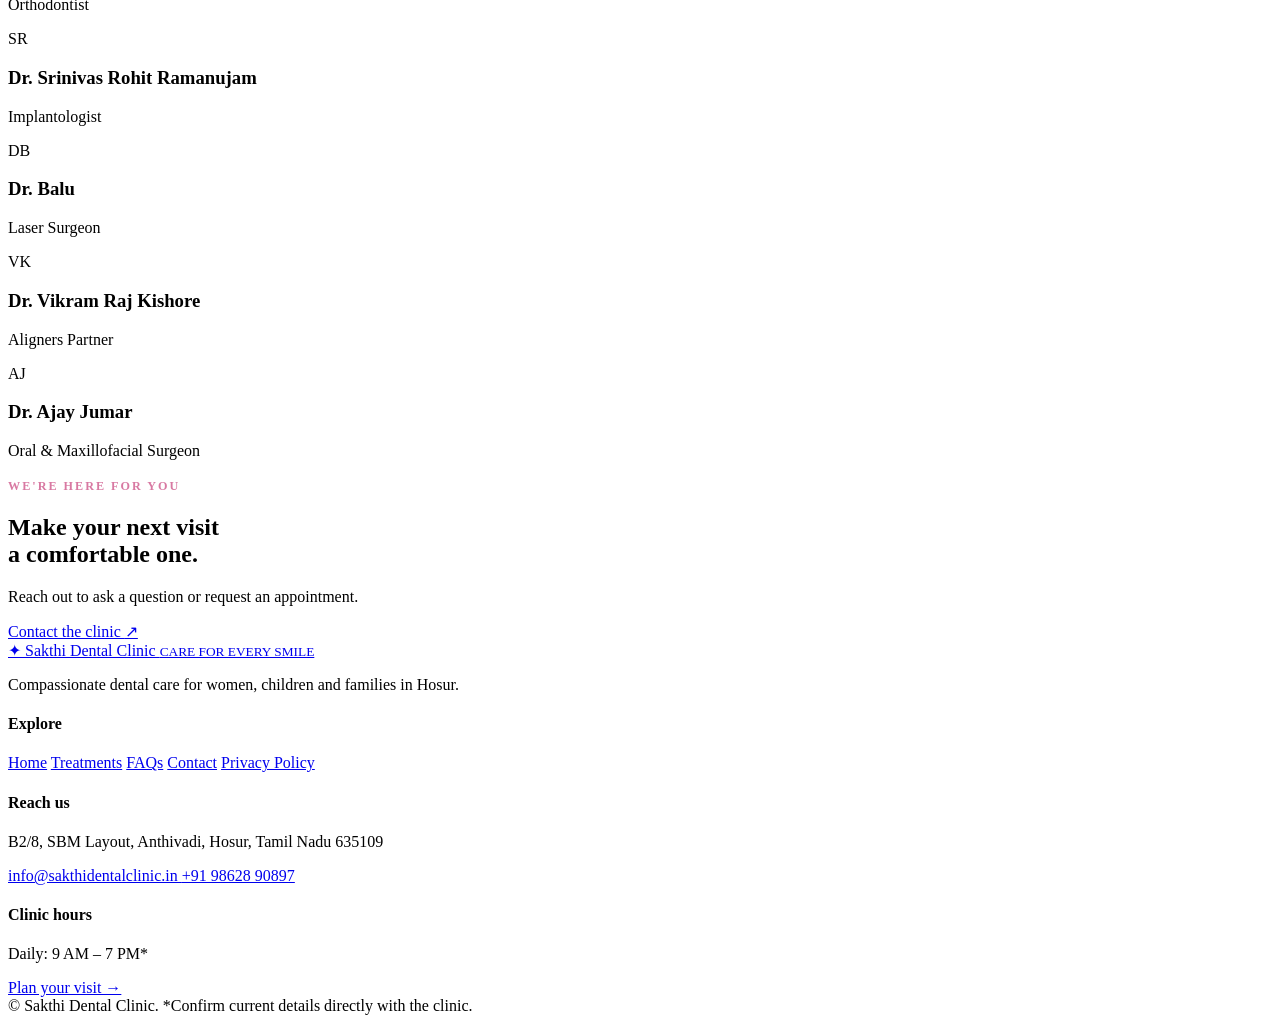
==== commit 050cacf2: "Refactor about.html for better HTML structure Updated meta tags and improved HTML structure for clar" ====
--- a/about.html
+++ b/about.html
@@ -2,323 +2,362 @@
 <!DOCTYPE html>
 <html lang="en">
 <head>
-  <meta charset="UTF-8">
-  <meta name="viewport" content="width=device-width, initial-scale=1.0">
-
-  <meta name="description" content="Learn about Dr. Anupriya, the team and the mission of Sakthi Dental Clinic in Hosur.">
-
-  <meta name="theme-color" content="#18384f">
-  <title>About Us | Sakthi Dental Clinic</title>
-
-  <link rel="preconnect" href="https://fonts.googleapis.com">
-  <link rel="preconnect" href="https://fonts.gstatic.com" crossorigin>
-
-  <link href="https://fonts.googleapis.com/css2?family=DM+Sans:wght@400;500;600;700&family=Manrope:wght@400;500;600;700;800&display=swap" rel="stylesheet">
-
-  <link rel="stylesheet" href="css/style.css">
+    <meta charset="UTF-8">
+    <meta name="viewport" content="width=device-width, initial-scale=1.0">
+
+    <meta name="description" content="Learn about Dr. Anupriya, the team and mission of Sakthi Dental Clinic in Hosur.">
+    <meta name="theme-color" content="#18384f">
+
+    <title>About Us | Sakthi Dental Clinic</title>
+
+    <!-- Google Fonts -->
+    <link rel="preconnect" href="https://fonts.googleapis.com">
+    <link rel="preconnect" href="https://fonts.gstatic.com" crossorigin>
+
+    <link href="https://fonts.googleapis.com/css2?family=DM+Sans:wght@400;500;600;700&family=Manrope:wght@400;500;600;700;800&display=swap" rel="stylesheet">
+
+    <!-- Main CSS -->
+    <link rel="stylesheet" href="css/style.css">
 </head>
 
 <body>
 
+<!-- Header -->
 <header class="site-header">
-  <div class="container nav-wrap">
-
-    <a class="brand" href="index.html">
-      <span class="brand-mark">✦</span>
-      <span>
-        Sakthi Dental Clinic
-        <small>CARE FOR EVERY SMILE</small>
-      </span>
-    </a>
-
-    <button
-      class="menu-toggle"
-      aria-label="Toggle navigation"
-      aria-expanded="false"
-      aria-controls="main-navigation">
-      ☰
-    </button>
-
-    <nav class="nav-links" id="main-navigation">
-      <a href="index.html">Home</a>
-      <a class="active" href="about.html" aria-current="page">About</a>
-      <a href="treatments.html">Treatments</a>
-      <a href="faq.html">FAQs</a>
-      <a href="contact.html">Contact</a>
-      <a class="btn btn-small" href="contact.html#contact-form">
-        Fix an Appointment <span>↗</span>
-      </a>
-    </nav>
-
-  </div>
+    <div class="container nav-wrap">
+
+        <a class="brand" href="index.html">
+            <span class="brand-mark">✦</span>
+            <span>
+                Sakthi Dental Clinic
+                <small>CARE FOR EVERY SMILE</small>
+            </span>
+        </a>
+
+        <button
+            class="menu-toggle"
+            aria-label="Toggle navigation"
+            aria-expanded="false"
+            aria-controls="main-navigation">
+            ☰
+        </button>
+
+        <nav class="nav-links" id="main-navigation">
+            <a href="index.html">Home</a>
+            <a class="active" href="about.html" aria-current="page">About</a>
+            <a href="treatments.html">Treatments</a>
+            <a href="faq.html">FAQs</a>
+            <a href="contact.html">Contact</a>
+
+            <a class="btn btn-small" href="contact.html#contact-form">
+                Fix an Appointment <span>↗</span>
+            </a>
+        </nav>
+
+    </div>
 </header>
 
 <main>
 
-  <!-- Page Hero -->
-  <section class="page-hero">
-    <div class="container">
-      <span class="eyebrow">OUR STORY</span>
-
-      <h1>
-        Care that starts<br>
-        <span>with listening.</span>
-      </h1>
-
-      <p>Meet the people and purpose behind Sakthi Dental Clinic.</p>
-
-      <div class="breadcrumbs">
-        <a href="index.html">Home</a> / About Us
-      </div>
-    </div>
-  </section>
-
-  <!-- Founder Section -->
-  <section class="section">
-    <div class="container split-grid about-intro">
-
-      <div class="section-image image-doctor" role="img"
-        aria-label="Dental care professional"></div>
-
-      <div class="section-copy">
-        <span class="eyebrow">FOUNDER &amp; DENTIST</span>
-
-        <h2>Get to know <span>Dr. Anupriya.</span></h2>
-
-        <p>
-          Dr. Anupriya began her professional journey after graduating
-          in 2000. During six years at Mathura Clinic, she refined her
-          clinical skills and deepened her commitment to patient wellbeing.
-        </p>
-
-        <p>
-          In 2004, she established Sakthi Dental Clinic in Hosur with
-          a vision to make quality dental care accessible. Her work has
-          also included service as a dental consultant with the Primary
-          Health Center at Chandara Hospital.
-        </p>
-
-        <p>
-          At Sakthi Dental Clinic, the team aims to combine contemporary
-          dental technology with a welcoming environment. Treatment is
-          tailored to each patient's needs.
-        </p>
-
-        <div class="credential-row">
-          <div>
-            <strong>20+ years</strong>
-            <small>Professional experience*</small>
-          </div>
-
-          <div>
-            <strong>Patient first</strong>
-            <small>Personalized care</small>
-          </div>
-        </div>
-      </div>
-
-    </div>
-  </section>
-
-  <!-- Mission and Vision -->
-  <section class="section section-soft">
-    <div class="container">
-
-      <div class="section-heading">
-        <div>
-          <span class="eyebrow">WHAT GUIDES US</span>
-          <h2>Our vision <span>&amp; mission.</span></h2>
-        </div>
-
-        <p>
-          We believe trust, prevention and thoughtful care can make
-          a lasting difference.
-        </p>
-      </div>
-
-      <div class="mission-grid">
-
-        <article class="mission-card">
-          <span class="feature-icon pink">♡</span>
-          <h3>Our Mission</h3>
-          <p>
-            To deliver personalized, compassionate and advanced dental
-            services in a welcoming environment. We aim to help patients
-            feel comfortable and confident in taking charge of their
-            oral health.
-          </p>
-        </article>
-
-        <article class="mission-card">
-          <span class="feature-icon blue">✧</span>
-          <h3>Our Vision</h3>
-          <p>
-            To be a trusted name in modern dentistry, recognized for
-            patient care, innovation and community engagement. We aspire
-            to encourage preventive practices and contribute positively
-            to community wellbeing.
-          </p>
-        </article>
-
-      </div>
-    </div>
-  </section>
-
-  <!-- Team -->
-  <section class="section">
-    <div class="container">
-
-      <div class="section-heading">
-        <div>
-          <span class="eyebrow">OUR CLINICAL TEAM</span>
-          <h2>Meet the <span>team.</span></h2>
-        </div>
-
-        <p>
-          A multidisciplinary team to support a range of dental needs.
-          Please confirm current availability when booking.
-        </p>
-      </div>
-
-      <div class="team-grid">
-
-        <article class="team-card">
-          <div class="team-avatar">DA</div>
-          <h3>Dr. Anupriya</h3>
-          <p>Founder</p>
-        </article>
-
-        <article class="team-card">
-          <div class="team-avatar pink-bg">AI</div>
-          <h3>Dr. Ananya Iyer</h3>
-          <p>Prosthodontist</p>
-        </article>
-
-        <article class="team-card">
-          <div class="team-avatar lavender-bg">MS</div>
-          <h3>Dr. Meera Subramanian</h3>
-          <p>Endodontist</p>
-        </article>
-
-        <article class="team-card">
-          <div class="team-avatar mint-bg">AK</div>
-          <h3>Dr. Arvind Kumar</h3>
-          <p>Dental Surgeon</p>
-        </article>
-
-        <article class="team-card">
-          <div class="team-avatar peach-bg">SN</div>
-          <h3>Dr. Sneha N</h3>
-          <p>Orthodontist</p>
-        </article>
-
-        <article class="team-card">
-          <div class="team-avatar pink-bg">SR</div>
-          <h3>Dr. Srinivas Rohit Ramanujam</h3>
-          <p>Implantologist</p>
-        </article>
-
-        <article class="team-card">
-          <div class="team-avatar lavender-bg">DB</div>
-          <h3>Dr. Balu</h3>
-          <p>Laser Surgeon</p>
-        </article>
-
-        <article class="team-card">
-          <div class="team-avatar mint-bg">VK</div>
-          <h3>Dr. Vikram Raj Kishore</h3>
-          <p>Aligners Partner</p>
-        </article>
-
-        <article class="team-card">
-          <div class="team-avatar peach-bg">AJ</div>
-          <h3>Dr. Ajay Jumar</h3>
-          <p>Oral &amp; Maxillofacial Surgeon</p>
-        </article>
-
-      </div>
-    </div>
-  </section>
-
-  <!-- Call to Action -->
-  <section class="cta-band">
-    <div class="container cta-content">
-
-      <div>
-        <span class="eyebrow light">WE'RE HERE FOR YOU</span>
-
-        <h2>
-          Make your next visit<br>
-          a comfortable one.
-        </h2>
-
-        <p>
-          Reach out to ask a question or request an appointment.
-        </p>
-      </div>
-
-      <a class="btn btn-white" href="contact.html#contact-form">
-        Contact the clinic <span>↗</span>
-      </a>
-
-    </div>
-  </section>
+    <!-- Page Hero -->
+    <section class="page-hero">
+        <div class="container">
+
+            <span class="eyebrow">OUR STORY</span>
+
+            <h1>
+                Care that starts<br>
+                <span>with listening.</span>
+            </h1>
+
+            <p>Meet the people and purpose behind Sakthi Dental Clinic.</p>
+
+            <div class="breadcrumbs">
+                <a href="index.html">Home</a> / About Us
+            </div>
+
+        </div>
+    </section>
+
+    <!-- Founder Section -->
+    <section class="section">
+        <div class="container split-grid about-intro">
+
+            <div
+                class="section-image image-doctor"
+                role="img"
+                aria-label="Dental care professional">
+            </div>
+
+            <div class="section-copy">
+
+                <span class="eyebrow">FOUNDER &amp; DENTIST</span>
+
+                <h2>Get to know <span>Dr. Anupriya.</span></h2>
+
+                <p>
+                    Dr. Anupriya began her professional journey after graduating
+                    in 2000. During six years at Mathura Clinic, she refined her
+                    clinical skills and deepened her commitment to patient wellbeing.
+                </p>
+
+                <p>
+                    In 2004, she established Sakthi Dental Clinic in Hosur with
+                    a vision to make quality dental care accessible. Her work has
+                    also included service as a dental consultant with the Primary
+                    Health Center at Chandara Hospital.
+                </p>
+
+                <p>
+                    At Sakthi Dental Clinic, the team aims to combine contemporary
+                    dental technology with a welcoming environment. Treatment is
+                    tailored to each patient's needs.
+                </p>
+
+                <div class="credential-row">
+
+                    <div>
+                        <strong>20+ years</strong>
+                        <small>Professional experience</small>
+                    </div>
+
+                    <div>
+                        <strong>Patient first</strong>
+                        <small>Personalized care</small>
+                    </div>
+
+                </div>
+
+            </div>
+        </div>
+    </section>
+
+    <!-- Mission and Vision -->
+    <section class="section section-soft">
+        <div class="container">
+
+            <div class="section-heading">
+
+                <div>
+                    <span class="eyebrow">WHAT GUIDES US</span>
+                    <h2>Our vision <span>&amp; mission.</span></h2>
+                </div>
+
+                <p>
+                    We believe trust, prevention and thoughtful care can make
+                    a lasting difference.
+                </p>
+
+            </div>
+
+            <div class="mission-grid">
+
+                <article class="mission-card">
+                    <span class="feature-icon pink">♡</span>
+
+                    <h3>Our Mission</h3>
+
+                    <p>
+                        To deliver personalized, compassionate and advanced dental
+                        services in a welcoming environment. We aim to help patients
+                        feel comfortable and confident in taking charge of their
+                        oral health.
+                    </p>
+                </article>
+
+                <article class="mission-card">
+                    <span class="feature-icon blue">✧</span>
+
+                    <h3>Our Vision</h3>
+
+                    <p>
+                        To be a trusted name in modern dentistry, recognized for
+                        patient care, innovation and community engagement. We aspire
+                        to encourage preventive practices and contribute positively
+                        to community wellbeing.
+                    </p>
+                </article>
+
+            </div>
+        </div>
+    </section>
+
+    <!-- Clinical Team -->
+    <section class="section">
+        <div class="container">
+
+            <div class="section-heading">
+
+                <div>
+                    <span class="eyebrow">OUR CLINICAL TEAM</span>
+                    <h2>Meet the <span>team.</span></h2>
+                </div>
+
+                <p>
+                    A multidisciplinary team to support a range of dental needs.
+                    Please confirm current availability when booking.
+                </p>
+
+            </div>
+
+            <div class="team-grid">
+
+                <article class="team-card">
+                    <div class="team-avatar">DA</div>
+                    <h3>Dr. Anupriya</h3>
+                    <p>Founder</p>
+                </article>
+
+                <article class="team-card">
+                    <div class="team-avatar pink-bg">AI</div>
+                    <h3>Dr. Ananya Iyer</h3>
+                    <p>Prosthodontist</p>
+                </article>
+
+                <article class="team-card">
+                    <div class="team-avatar lavender-bg">MS</div>
+                    <h3>Dr. Meera Subramanian</h3>
+                    <p>Endodontist</p>
+                </article>
+
+                <article class="team-card">
+                    <div class="team-avatar mint-bg">AK</div>
+                    <h3>Dr. Arvind Kumar</h3>
+                    <p>Dental Surgeon</p>
+                </article>
+
+                <article class="team-card">
+                    <div class="team-avatar peach-bg">SN</div>
+                    <h3>Dr. Sneha N</h3>
+                    <p>Orthodontist</p>
+                </article>
+
+                <article class="team-card">
+                    <div class="team-avatar pink-bg">SR</div>
+                    <h3>Dr. Srinivas Rohit Ramanujam</h3>
+                    <p>Implantologist</p>
+                </article>
+
+                <article class="team-card">
+                    <div class="team-avatar lavender-bg">DB</div>
+                    <h3>Dr. Balu</h3>
+                    <p>Laser Surgeon</p>
+                </article>
+
+                <article class="team-card">
+                    <div class="team-avatar mint-bg">VK</div>
+                    <h3>Dr. Vikram Raj Kishore</h3>
+                    <p>Aligners Partner</p>
+                </article>
+
+                <article class="team-card">
+                    <div class="team-avatar peach-bg">AJ</div>
+                    <h3>Dr. Ajay Jumar</h3>
+                    <p>Oral &amp; Maxillofacial Surgeon</p>
+                </article>
+
+            </div>
+        </div>
+    </section>
+
+    <!-- Call to Action -->
+    <section class="cta-band">
+        <div class="container cta-content">
+
+            <div>
+                <span class="eyebrow light">WE'RE HERE FOR YOU</span>
+
+                <h2>
+                    Make your next visit<br>
+                    a comfortable one.
+                </h2>
+
+                <p>
+                    Reach out to ask a question or request an appointment.
+                </p>
+            </div>
+
+            <a class="btn btn-white" href="contact.html#contact-form">
+                Contact the clinic <span>↗</span>
+            </a>
+
+        </div>
+    </section>
 
 </main>
 
 <!-- Footer -->
 <footer class="site-footer">
-  <div class="container footer-grid">
-
-    <div class="footer-about">
-      <a class="brand brand-light" href="index.html">
-        <span class="brand-mark">✦</span>
+    <div class="container footer-grid">
+
+        <div class="footer-about">
+
+            <a class="brand brand-light" href="index.html">
+                <span class="brand-mark">✦</span>
+                <span>
+                    Sakthi Dental Clinic
+                    <small>CARE FOR EVERY SMILE</small>
+                </span>
+            </a>
+
+            <p>
+                Compassionate dental care for women, children and families in Hosur.
+            </p>
+
+        </div>
+
+        <div>
+            <h4>Explore</h4>
+            <a href="index.html">Home</a>
+            <a href="treatments.html">Treatments</a>
+            <a href="faq.html">FAQs</a>
+            <a href="contact.html">Contact</a>
+            <a href="privacy.html">Privacy Policy</a>
+        </div>
+
+        <div>
+            <h4>Reach us</h4>
+
+            <p>
+                B2/8, SBM Layout, Anthivadi, Hosur, Tamil Nadu 635109
+            </p>
+
+            <a href="mailto:info@sakthidentalclinic.in">
+                info@sakthidentalclinic.in
+            </a>
+
+            <a href="tel:+919862890897">
+                +91 98628 90897
+            </a>
+        </div>
+
+        <div>
+            <h4>Clinic hours</h4>
+
+            <p>Daily: 9 AM – 7 PM*</p>
+
+            <a class="text-link" href="contact.html">
+                Plan your visit →
+            </a>
+        </div>
+
+    </div>
+
+    <div class="container footer-bottom">
+
         <span>
-          Sakthi Dental Clinic
-          <small>CARE FOR EVERY SMILE</small>
+            © <span data-year></span> Sakthi Dental Clinic.
         </span>
-      </a>
-
-      <p>
-        Compassionate dental care for women, children and families in Hosur.
-      </p>
+
+        <span>
+            *Confirm current details directly with the clinic.
+        </span>
+
     </div>
-
-    <div>
-      <h4>Explore</h4>
-      <a href="index.html">Home</a>
-      <a href="treatments.html">Treatments</a>
-      <a href="faq.html">FAQs</a>
-      <a href="contact.html">Contact</a>
-      <a href="privacy.html">Privacy Policy</a>
-    </div>
-
-    <div>
-      <h4>Reach us</h4>
-      <p>B2/8, SBM Layout, Anthivadi, Hosur, Tamil Nadu 635109</p>
-      <a href="mailto:info@sakthidentalclinic.in">
-        info@sakthidentalclinic.in
-      </a>
-      <a href="tel:+919862890897">+91 98628 90897</a>
-    </div>
-
-    <div>
-      <h4>Clinic hours</h4>
-      <p>Daily: 9 AM – 7 PM*</p>
-      <a class="text-link" href="contact.html">
-        Plan your visit →
-      </a>
-    </div>
-
-  </div>
-
-  <div class="container footer-bottom">
-    <span>© <span data-year></span> Sakthi Dental Clinic.</span>
-    <span>*Confirm current details directly with the clinic.</span>
-  </div>
 </footer>
 
-<script src="js/script.js"></script>
+<!-- JavaScript -->
+<script src="js/script.js" defer></script>
 
 </body>
 </html>
--- a/css/style.css
+++ b/css/style.css
@@ -1,1307 +1,432 @@
 
-/* =========================================
-   SAKTHI DENTAL CLINIC
-   ADVANCED PROFESSIONAL DESIGN SYSTEM
-========================================= */
-
-/* 1. ROOT VARIABLES */
-
-:root {
-    --navy: #18384f;
-    --blue: #2875a5;
-    --blue-dark: #205f89;
-    --sky: #eaf5fb;
-    --pink: #f7dce7;
-    --pink-strong: #d96b9a;
-
-    --ink: #243b4a;
-    --muted: #6c7d89;
-    --line: #e2eaf0;
-
-    --white: #ffffff;
-    --soft: #f7fafc;
-    --mint: #e0f3ed;
-    --lavender: #eee8fb;
-    --peach: #fff0e7;
-
-    --shadow:
-        0 18px 55px rgba(35, 78, 105, .10);
-
-    --shadow-hover:
-        0 25px 65px rgba(35, 78, 105, .17);
-
-    --radius: 24px;
-    --radius-small: 14px;
-
-    --transition: .35s ease;
-
-    --font-main: "DM Sans", sans-serif;
-    --font-heading: "Manrope", sans-serif;
-}
-
-
-/* 2. RESET */
-
-* {
-    margin: 0;
-    padding: 0;
-    box-sizing: border-box;
-}
-
-html {
-    scroll-behavior: smooth;
-    scroll-padding-top: 100px;
-}
-
-body {
-    font-family: var(--font-main);
-    background: var(--white);
-    color: var(--ink);
-    line-height: 1.7;
-    overflow-x: hidden;
-}
-
-img {
-    max-width: 100%;
-    display: block;
-}
-
-a {
-    text-decoration: none;
-    color: inherit;
-}
-
-button,
-input,
-textarea,
-select {
-    font: inherit;
-}
-
-button {
-    cursor: pointer;
-}
-
-ul {
-    list-style: none;
-}
-
-.container {
-    width: min(1160px, 90%);
-    margin-inline: auto;
-}
-
-section {
-    padding: 100px 0;
-}
-
-
-/* 3. TYPOGRAPHY */
-
-h1,
-h2,
-h3,
-h4 {
-    font-family: var(--font-heading);
-    color: var(--navy);
-    line-height: 1.2;
-    font-weight: 800;
-}
-
-h1 {
-    font-size: clamp(2.6rem, 5vw, 4.8rem);
-}
-
-h2 {
-    font-size: clamp(2rem, 3.5vw, 3.2rem);
-}
-
-h3 {
-    font-size: 1.35rem;
-}
-
-p {
-    color: var(--muted);
+/* ADVANCED CONTACT PAGE */
+
+.contact-hero {
+  position: relative;
+  overflow: hidden;
+  padding: 115px 0 105px;
+  background: linear-gradient(125deg, #102f49, #23678e 65%, #4589a9);
+  color: white;
+}
+
+.contact-hero-content {
+  position: relative;
+  z-index: 2;
+  max-width: 760px;
+}
+
+.contact-hero h1 {
+  font: 800 clamp(2.5rem, 6vw, 4.6rem)/1.1 "Manrope", sans-serif;
+  margin: 20px 0;
+}
+
+.contact-hero h1 span,
+.section-heading h2 span,
+.appointment-intro h2 span {
+  color: #f4bfd5;
+}
+
+.contact-hero p {
+  max-width: 590px;
+  color: #e0edf4;
+  line-height: 1.8;
+}
+
+.eyebrow {
+  color: #d879a2;
+  font-size: .76rem;
+  font-weight: 800;
+  letter-spacing: 2px;
+}
+
+.primary-btn,
+.submit-btn {
+  display: inline-flex;
+  align-items: center;
+  justify-content: center;
+  gap: 12px;
+  margin-top: 22px;
+  padding: 15px 23px;
+  border: 0;
+  border-radius: 12px;
+  background: #f3c5d9;
+  color: #173c55;
+  font-weight: 800;
+  text-decoration: none;
+  cursor: pointer;
+  transition: transform .25s, box-shadow .25s;
+}
+
+.primary-btn:hover,
+.submit-btn:hover {
+  transform: translateY(-3px);
+  box-shadow: 0 12px 28px #102f4930;
+}
+
+.hero-orb {
+  position: absolute;
+  border-radius: 50%;
+  pointer-events: none;
+  filter: blur(1px);
+}
+
+.orb-one {
+  width: 340px;
+  height: 340px;
+  right: 8%;
+  top: -110px;
+  background: #ffffff12;
+}
+
+.orb-two {
+  width: 220px;
+  height: 220px;
+  right: 27%;
+  bottom: -150px;
+  background: #f4bfd526;
+}
+
+.contact-section,
+.appointment-section,
+.location-section {
+  padding: 85px 0;
 }
 
 .section-heading {
-    max-width: 650px;
-    margin: 0 auto 50px;
-    text-align: center;
-}
-
-.section-heading h2 {
-    margin: 15px 0;
-}
-
-.section-heading p {
-    max-width: 560px;
-    margin: auto;
-}
-
-.eyebrow {
-    display: inline-flex;
-    align-items: center;
-    gap: 8px;
-    color: var(--blue);
-    background: var(--sky);
-    padding: 8px 16px;
-    border-radius: 50px;
-    font-size: .8rem;
-    font-weight: 800;
-    letter-spacing: 1px;
-    text-transform: uppercase;
-}
-
-.eyebrow.light {
-    color: white;
-    background: rgba(255,255,255,.15);
-}
-
-
-/* 4. BUTTONS */
-
-.btn {
-    display: inline-flex;
-    align-items: center;
-    justify-content: center;
-    gap: 10px;
-    padding: 14px 26px;
-    border: 1px solid transparent;
-    border-radius: 50px;
-    font-weight: 800;
-    transition: var(--transition);
-    position: relative;
-    overflow: hidden;
-    isolation: isolate;
-}
-
-.btn-primary {
-    background: linear-gradient(
-        135deg,
-        var(--blue),
-        var(--blue-dark)
-    );
-    color: white;
-    box-shadow: 0 10px 25px rgba(40,117,165,.22);
-}
-
-.btn-primary:hover {
-    transform: translateY(-4px);
-    box-shadow: 0 15px 35px rgba(40,117,165,.32);
-}
-
-.btn-outline {
-    color: var(--blue);
-    border-color: var(--blue);
-    background: transparent;
-}
-
-.btn-outline:hover {
-    background: var(--blue);
-    color: white;
-    transform: translateY(-3px);
-}
-
-.btn-white {
-    background: white;
-    color: var(--blue);
-}
-
-.btn-white:hover {
-    transform: translateY(-4px);
-    box-shadow: var(--shadow);
-}
-
-
-/* 5. HEADER AND NAVIGATION */
-
-.site-header {
-    position: sticky;
-    top: 0;
-    z-index: 1000;
-    background: rgba(255,255,255,.94);
-    backdrop-filter: blur(18px);
-    border-bottom: 1px solid rgba(226,234,240,.8);
-    transition: var(--transition);
-}
-
-.site-header.scrolled {
-    box-shadow: 0 8px 30px rgba(24,56,79,.09);
-}
-
-.header-inner {
-    min-height: 82px;
-    display: flex;
-    align-items: center;
-    justify-content: space-between;
-    gap: 25px;
-}
-
-.logo {
-    display: flex;
-    align-items: center;
-    gap: 12px;
-    flex-shrink: 0;
-}
-
-.logo img {
-    width: 52px;
-    height: 52px;
-    object-fit: contain;
-}
-
-.logo-text {
-    font-family: var(--font-heading);
-    color: var(--navy);
-    font-weight: 900;
-    font-size: 1.25rem;
-}
-
-.logo-text span {
-    display: block;
-    color: var(--pink-strong);
-    font-size: .65rem;
-    letter-spacing: 2px;
-    text-transform: uppercase;
-}
-
-.nav-links {
-    display: flex;
-    align-items: center;
-    gap: 28px;
-}
-
-.nav-links a {
-    color: var(--ink);
-    font-size: .92rem;
-    font-weight: 700;
-    position: relative;
-    transition: var(--transition);
-}
-
-.nav-links a::after {
-    content: "";
-    position: absolute;
-    width: 0;
-    height: 2px;
-    left: 0;
-    bottom: -8px;
-    background: var(--pink-strong);
-    transition: width .3s ease;
-}
-
-.nav-links a:hover,
-.nav-links a.active {
-    color: var(--blue);
-}
-
-.nav-links a:hover::after,
-.nav-links a.active::after {
-    width: 100%;
-}
-
-.menu-toggle {
-    display: none;
-    width: 44px;
-    height: 44px;
-    border: 1px solid var(--line);
-    border-radius: 12px;
-    background: white;
-    align-items: center;
-    justify-content: center;
-    flex-direction: column;
-    gap: 5px;
-}
-
-.menu-toggle span {
-    width: 21px;
-    height: 2px;
-    background: var(--navy);
-    border-radius: 5px;
-}
-
-
-/* 6. HERO SECTION */
-
-.hero {
-    position: relative;
-    min-height: 680px;
-    display: flex;
-    align-items: center;
-    overflow: hidden;
-
-    background:
-        linear-gradient(
-            90deg,
-            rgba(13,39,59,.88),
-            rgba(13,39,59,.48),
-            rgba(13,39,59,.12)
-        ),
-        url("https://images.unsplash.com/photo-1629909613654-28e377c37b09?auto=format&fit=crop&w=2000&q=85");
-
-    background-position: center;
-    background-size: cover;
-}
-
-.hero::after {
-    content: "";
-    position: absolute;
-    inset: auto 0 0;
-    height: 150px;
-    background: linear-gradient(transparent, rgba(0,0,0,.12));
-    pointer-events: none;
-}
-
-.hero-content {
-    position: relative;
-    z-index: 2;
-    max-width: 680px;
-    padding: 100px 0;
-    animation: heroEnter 1s ease both;
-}
-
-.hero h1 {
-    color: white;
-    margin: 24px 0;
-}
-
-.hero h1 span {
-    color: #ffc5dc;
-}
-
-.hero p {
-    color: rgba(255,255,255,.88);
-    max-width: 550px;
-    font-size: 1.1rem;
-    margin-bottom: 32px;
-}
-
-.hero-actions {
-    display: flex;
-    flex-wrap: wrap;
-    gap: 15px;
-}
-
-.hero-sticker {
-    position: absolute;
-    right: 8%;
-    bottom: 12%;
-    z-index: 2;
-    padding: 25px;
-    border-radius: 22px;
-    background: rgba(255,255,255,.93);
-    backdrop-filter: blur(15px);
-    box-shadow: var(--shadow);
-    animation: float 4s ease-in-out infinite;
-}
-
-.hero-sticker strong {
-    display: block;
-    font-size: 2rem;
-    color: var(--blue);
-    font-family: var(--font-heading);
-}
-
-.hero-sticker span {
-    color: var(--muted);
-    font-size: .85rem;
-}
-
-
-/* 7. TRUST STRIP */
-
-.trust-strip {
-    background: var(--sky);
-    padding: 25px 0;
-}
-
-.trust-grid {
-    display: grid;
-    grid-template-columns: repeat(4, 1fr);
-    gap: 20px;
-}
-
-.trust-item {
-    display: flex;
-    align-items: center;
-    justify-content: center;
-    gap: 12px;
-}
-
-.trust-item strong {
-    color: var(--navy);
-    font-size: .95rem;
-}
-
-.trust-icon {
-    width: 46px;
-    height: 46px;
-    display: grid;
-    place-items: center;
-    border-radius: 14px;
-    background: white;
-    color: var(--blue);
-    font-size: 1.3rem;
-}
-
-
-/* 8. ABOUT SECTION */
-
-.about-section {
-    background: white;
-}
-
-.about-grid {
-    display: grid;
-    grid-template-columns: 1fr 1fr;
-    align-items: center;
-    gap: 75px;
-}
-
-.about-image {
-    position: relative;
-}
-
-.about-image img {
-    width: 100%;
-    height: 510px;
-    object-fit: cover;
-    border-radius: 30px;
-    box-shadow: var(--shadow);
-}
-
-.about-badge {
-    position: absolute;
-    right: -25px;
-    bottom: 35px;
-    background: white;
-    padding: 25px;
-    border-radius: 20px;
-    box-shadow: var(--shadow);
-}
-
-.about-badge strong {
-    display: block;
-    color: var(--blue);
-    font-size: 2rem;
-}
-
-.about-content h2 {
-    margin: 18px 0;
-}
-
-.about-content p {
-    margin-bottom: 18px;
-}
-
-.check-list {
-    display: grid;
-    gap: 13px;
-    margin: 25px 0 30px;
-}
-
-.check-list li {
-    display: flex;
-    align-items: center;
-    gap: 12px;
-    color: var(--ink);
-    font-weight: 700;
-}
-
-.check-list li::before {
-    content: "✓";
-    display: grid;
-    place-items: center;
-    width: 25px;
-    height: 25px;
-    background: var(--mint);
-    color: #238363;
-    border-radius: 50%;
-    font-weight: 900;
-}
-
-
-/* 9. FEATURE CARDS */
-
-.features-section {
-    background: var(--soft);
-}
-
-.feature-grid {
-    display: grid;
-    grid-template-columns: repeat(3, 1fr);
-    gap: 25px;
-}
-
-.feature-card {
-    background: white;
-    border: 1px solid var(--line);
-    border-radius: var(--radius);
-    padding: 32px;
-    transition: var(--transition);
-}
-
-.feature-card:hover {
-    transform: translateY(-10px);
-    box-shadow: var(--shadow-hover);
-    border-color: transparent;
-}
-
-.feature-icon {
-    width: 60px;
-    height: 60px;
-    display: grid;
-    place-items: center;
-    background: var(--sky);
-    color: var(--blue);
-    border-radius: 18px;
-    font-size: 1.7rem;
-    margin-bottom: 22px;
-}
-
-.feature-card:nth-child(2) .feature-icon {
-    background: var(--pink);
-    color: var(--pink-strong);
-}
-
-.feature-card:nth-child(3) .feature-icon {
-    background: var(--mint);
-    color: #238363;
-}
-
-.feature-card h3 {
-    margin-bottom: 12px;
-}
-
-
-/* 10. TREATMENT CARDS */
-
-.treatments-section {
-    background: white;
-}
-
-.treatment-grid {
-    display: grid;
-    grid-template-columns: repeat(3, 1fr);
-    gap: 25px;
-}
-
-.treatment-card {
-    position: relative;
-    overflow: hidden;
-    background: white;
-    border: 1px solid var(--line);
-    border-radius: var(--radius);
-    transition: var(--transition);
-}
-
-.treatment-card:hover {
-    transform: translateY(-9px);
-    box-shadow: var(--shadow-hover);
-}
-
-.treatment-card img {
-    width: 100%;
-    height: 225px;
-    object-fit: cover;
-    transition: transform .6s ease;
-}
-
-.treatment-card:hover img {
-    transform: scale(1.07);
-}
-
-.treatment-info {
-    padding: 25px;
-}
-
-.treatment-info h3 {
-    margin-bottom: 12px;
-}
-
-.treatment-info p {
-    margin-bottom: 18px;
-}
-
-.text-link {
-    color: var(--blue);
-    font-weight: 800;
-    display: inline-flex;
-    gap: 8px;
-    align-items: center;
-    transition: var(--transition);
-}
-
-.text-link:hover {
-    color: var(--pink-strong);
-    gap: 13px;
-}
-
-
-/* 11. AMENITIES */
-
-.amenities-section {
-    background: var(--sky);
-}
-
-.amenities-grid {
-    display: grid;
-    grid-template-columns: repeat(4, 1fr);
-    gap: 20px;
-}
-
-.amenity-card {
-    background: white;
-    border-radius: 20px;
-    padding: 28px 20px;
-    text-align: center;
-    transition: var(--transition);
-}
-
-.amenity-card:hover {
-    transform: translateY(-7px);
-    box-shadow: var(--shadow);
-}
-
-.amenity-card .icon {
-    font-size: 2rem;
-    margin-bottom: 15px;
-}
-
-
-/* 12. TESTIMONIALS */
-
-.testimonials-section {
-    background: var(--soft);
-}
-
-.testimonial-grid {
-    display: grid;
-    grid-template-columns: repeat(3, 1fr);
-    gap: 25px;
-}
-
-.testimonial-card {
-    background: white;
-    padding: 32px;
-    border-radius: var(--radius);
-    border: 1px solid var(--line);
-    transition: var(--transition);
-}
-
-.testimonial-card:hover {
-    transform: translateY(-6px);
-    box-shadow: var(--shadow);
-}
-
-.stars {
-    color: #f3ad42;
-    letter-spacing: 4px;
-    margin-bottom: 18px;
-}
-
-.testimonial-card p {
-    margin-bottom: 22px;
-}
-
-.patient-name {
-    color: var(--navy);
-    font-weight: 800;
-}
-
-
-/* 13. CTA SECTION */
-
-.cta-section {
-    padding: 80px 0;
-    background: linear-gradient(
-        120deg,
-        var(--blue-dark),
-        var(--navy)
-    );
-}
-
-.cta-box {
-    display: flex;
-    align-items: center;
-    justify-content: space-between;
-    gap: 30px;
-}
-
-.cta-box h2 {
-    color: white;
-    max-width: 600px;
-    margin-bottom: 12px;
-}
-
-.cta-box p {
-    color: rgba(255,255,255,.78);
-}
-
-
-/* 14. FOOTER */
-
-.site-footer {
-    background: #122c3e;
-    padding: 75px 0 25px;
-    color: white;
-}
-
-.footer-grid {
-    display: grid;
-    grid-template-columns: 1.5fr 1fr 1fr 1.2fr;
-    gap: 45px;
-    margin-bottom: 50px;
-}
-
-.site-footer h3 {
-    color: white;
-    margin-bottom: 22px;
-    font-size: 1.1rem;
-}
-
-.site-footer p,
-.site-footer a {
-    color: #b8c9d4;
-    font-size: .9rem;
-}
-
-.footer-links {
-    display: grid;
-    gap: 12px;
-}
-
-.footer-links a:hover {
-    color: #ffc5dc;
-    padding-left: 5px;
-}
-
-.footer-bottom {
-    border-top: 1px solid rgba(255,255,255,.12);
-    padding-top: 25px;
-    text-align: center;
-    color: #a9bdc9;
-    font-size: .85rem;
-}
-
-
-/* 15. INNER PAGE HERO */
-
-.page-hero {
-    background: linear-gradient(
-        120deg,
-        var(--navy),
-        var(--blue)
-    );
-    padding: 85px 0;
-    text-align: center;
-}
-
-.page-hero h1 {
-    color: white;
-    margin: 15px 0;
-}
-
-.page-hero p {
-    color: rgba(255,255,255,.82);
-    max-width: 650px;
-    margin: auto;
-}
-
-
-/* 16. TEAM SECTION */
-
-.team-grid {
-    display: grid;
-    grid-template-columns: repeat(3, 1fr);
-    gap: 25px;
-}
-
-.team-card {
-    background: white;
-    border: 1px solid var(--line);
-    border-radius: var(--radius);
-    overflow: hidden;
-    transition: var(--transition);
-}
-
-.team-card:hover {
-    transform: translateY(-8px);
-    box-shadow: var(--shadow-hover);
-}
-
-.team-card img {
-    width: 100%;
-    height: 300px;
-    object-fit: cover;
-}
-
-.team-info {
-    padding: 24px;
-    text-align: center;
-}
-
-.team-info span {
-    color: var(--pink-strong);
-    font-size: .9rem;
-    font-weight: 700;
-}
-
-
-/* 17. FAQ ACCORDION */
-
-.faq-list {
-    max-width: 850px;
-    margin: auto;
-    display: grid;
-    gap: 15px;
-}
-
-.faq-item {
-    background: white;
-    border: 1px solid var(--line);
-    border-radius: 18px;
-    overflow: hidden;
-    transition: var(--transition);
-}
-
-.faq-question {
-    width: 100%;
-    background: transparent;
-    border: 0;
-    padding: 22px 25px;
-    text-align: left;
-    display: flex;
-    align-items: center;
-    justify-content: space-between;
-    gap: 15px;
-    color: var(--navy);
-    font-weight: 800;
-}
-
-.faq-question span {
-    font-size: 1.5rem;
-    color: var(--blue);
-    transition: transform .3s ease;
-}
-
-.faq-answer {
-    display: none;
-    padding: 0 25px 23px;
-}
-
-.faq-item.active .faq-answer {
-    display: block;
-}
-
-.faq-item.active .faq-question span {
-    transform: rotate(45deg);
-}
-
-
-/* 18. CONTACT SECTION */
-
-.contact-grid {
-    display: grid;
-    grid-template-columns: .9fr 1.1fr;
-    gap: 45px;
-    align-items: start;
-}
-
-.contact-info {
-    background: var(--sky);
-    border-radius: var(--radius);
-    padding: 35px;
-}
-
-.contact-item {
-    display: flex;
-    gap: 15px;
-    margin: 25px 0;
-}
-
-.contact-item .icon {
-    width: 45px;
-    height: 45px;
-    display: grid;
-    place-items: center;
-    background: white;
-    color: var(--blue);
-    border-radius: 13px;
-    flex-shrink: 0;
-}
-
-.contact-form {
-    background: white;
-    padding: 35px;
-    border-radius: var(--radius);
-    border: 1px solid var(--line);
-    box-shadow: var(--shadow);
+  text-align: center;
+  max-width: 650px;
+  margin: 0 auto 42px;
+}
+
+.section-heading h2,
+.appointment-intro h2,
+.location-layout h2 {
+  font: 800 clamp(2rem, 4vw, 3rem)/1.2 "Manrope", sans-serif;
+  color: #173c55;
+  margin: 12px 0;
+}
+
+.section-heading p,
+.appointment-intro > p,
+.location-layout p {
+  color: #718291;
+  line-height: 1.8;
+}
+
+.contact-cards {
+  display: grid;
+  grid-template-columns: repeat(3, 1fr);
+  gap: 22px;
+}
+
+.contact-card {
+  padding: 30px;
+  border: 1px solid #e6edf2;
+  border-radius: 22px;
+  background: white;
+  box-shadow: 0 12px 35px #173c550b;
+  transition: transform .3s, box-shadow .3s;
+}
+
+.contact-card:hover {
+  transform: translateY(-8px);
+  box-shadow: 0 20px 45px #173c5518;
+}
+
+.contact-card-icon {
+  display: grid;
+  place-items: center;
+  width: 54px;
+  height: 54px;
+  border-radius: 17px;
+  background: #fbeaf1;
+  color: #2875a5;
+  font-size: 1.8rem;
+}
+
+.contact-card h3 {
+  color: #173c55;
+  margin: 20px 0 10px;
+}
+
+.contact-card p {
+  color: #718291;
+  line-height: 1.7;
+  min-height: 55px;
+}
+
+.contact-card a {
+  color: #2875a5;
+  font-weight: 700;
+  text-decoration: none;
+  overflow-wrap: anywhere;
+}
+
+.appointment-section {
+  background: linear-gradient(135deg, #eff7fb, #fff5f8);
+}
+
+.appointment-layout {
+  display: grid;
+  grid-template-columns: .85fr 1.15fr;
+  gap: 55px;
+  align-items: start;
+}
+
+.appointment-intro {
+  position: sticky;
+  top: 110px;
+}
+
+.appointment-points {
+  display: grid;
+  gap: 17px;
+  margin: 30px 0;
+  color: #34576b;
+  font-weight: 600;
+}
+
+.appointment-points span {
+  color: #2a9b83;
+  margin-right: 10px;
+  font-weight: 800;
+}
+
+.hours-card {
+  display: flex;
+  gap: 17px;
+  align-items: center;
+  padding: 20px;
+  border: 1px solid #dceaf0;
+  border-radius: 17px;
+  background: #ffffffb8;
+}
+
+.hours-icon {
+  font-size: 2rem;
+  color: #2875a5;
+}
+
+.hours-card strong {
+  color: #173c55;
+}
+
+.hours-card p,
+.hours-card small {
+  display: block;
+  margin: 5px 0 0;
+  color: #718291;
+}
+
+.appointment-form-card {
+  padding: clamp(23px, 4vw, 42px);
+  border: 1px solid #e3edf2;
+  border-radius: 26px;
+  background: white;
+  box-shadow: 0 20px 65px #173c5510;
+}
+
+.form-heading h3 {
+  margin: 12px 0 5px;
+  color: #173c55;
+  font: 800 1.6rem "Manrope", sans-serif;
+}
+
+.form-heading p {
+  color: #83919b;
+  font-size: .9rem;
+}
+
+.form-grid {
+  display: grid;
+  grid-template-columns: 1fr 1fr;
+  gap: 19px;
+  margin-top: 27px;
 }
 
 .form-group {
-    margin-bottom: 20px;
+  display: flex;
+  flex-direction: column;
+  gap: 8px;
 }
 
 .form-group label {
-    display: block;
-    color: var(--navy);
-    font-weight: 700;
-    margin-bottom: 8px;
+  color: #29495e;
+  font-size: .9rem;
+  font-weight: 700;
 }
 
 .form-group input,
 .form-group select,
 .form-group textarea {
-    width: 100%;
-    padding: 14px 16px;
-    border: 1px solid var(--line);
-    border-radius: 12px;
-    outline: none;
-    background: var(--soft);
-    color: var(--ink);
-    transition: var(--transition);
+  width: 100%;
+  min-width: 0;
+  padding: 14px 15px;
+  border: 1px solid #dce6ec;
+  border-radius: 11px;
+  background: #fbfdfe;
+  color: #29495e;
+  font: inherit;
+  outline: none;
+  transition: border .2s, box-shadow .2s;
 }
 
 .form-group input:focus,
 .form-group select:focus,
 .form-group textarea:focus {
-    border-color: var(--blue);
-    box-shadow: 0 0 0 4px rgba(40,117,165,.10);
-    background: white;
+  border-color: #2875a5;
+  box-shadow: 0 0 0 4px #2875a51b;
+}
+
+.full-width {
+  grid-column: 1 / -1;
 }
 
 .form-group textarea {
-    min-height: 130px;
-    resize: vertical;
-}
-
-#form-status {
-    margin-top: 15px;
-    color: #238363;
-    font-weight: 700;
-}
-
-
-/* 19. POLICY CONTENT */
-
-.policy-content {
-    max-width: 850px;
-    margin: auto;
-}
-
-.policy-content h2 {
-    font-size: 1.6rem;
-    margin: 35px 0 12px;
-}
-
-.policy-content p {
-    margin-bottom: 15px;
-}
-
-
-/* 20. REVEAL ANIMATIONS */
-
-[data-reveal] {
-    opacity: 0;
-    transform: translateY(30px);
-    transition:
-        opacity .8s ease,
-        transform .8s ease;
-}
-
-[data-reveal].is-visible {
-    opacity: 1;
-    transform: translateY(0);
-}
-
-[data-reveal="left"] {
-    transform: translateX(-30px);
-}
-
-[data-reveal="right"] {
-    transform: translateX(30px);
-}
-
-[data-reveal="left"].is-visible,
-[data-reveal="right"].is-visible {
-    transform: translateX(0);
-}
-
-
-/* 21. KEYFRAMES */
-
-@keyframes heroEnter {
-    from {
-        opacity: 0;
-        transform: translateY(35px);
-    }
-
-    to {
-        opacity: 1;
-        transform: translateY(0);
-    }
-}
-
-@keyframes float {
-    0%, 100% {
-        transform: translateY(0);
-    }
-
-    50% {
-        transform: translateY(-12px);
-    }
-}
-
-
-/* 22. ACCESSIBILITY */
-
-:focus-visible {
-    outline: 3px solid var(--pink-strong);
-    outline-offset: 4px;
-}
-
-.skip-link {
-    position: absolute;
-    left: 10px;
-    top: -100px;
-    z-index: 2000;
-    padding: 12px 18px;
-    background: white;
-    color: var(--navy);
-    border-radius: 8px;
-}
-
-.skip-link:focus {
-    top: 10px;
-}
-
-[hidden] {
-    display: none !important;
-}
-
-
-/* 23. TABLET RESPONSIVE */
-
-@media (max-width: 1000px) {
-
-    .nav-links {
-        gap: 17px;
-    }
-
-    .nav-links a {
-        font-size: .85rem;
-    }
-
-    .about-grid {
-        gap: 40px;
-    }
-
-    .footer-grid {
-        grid-template-columns: repeat(2, 1fr);
-    }
-
-    .hero-sticker {
-        right: 4%;
-    }
-
-}
-
-
-/* 24. MOBILE RESPONSIVE */
-
-@media (max-width: 760px) {
-
-    section {
-        padding: 70px 0;
-    }
-
-    .header-inner {
-        min-height: 72px;
-    }
-
-    .menu-toggle {
-        display: flex;
-    }
-
-    .nav-links {
-        position: absolute;
-        top: 72px;
-        left: 0;
-        width: 100%;
-        display: none;
-        flex-direction: column;
-        align-items: stretch;
-        gap: 0;
-        padding: 15px 5% 25px;
-        background: white;
-        box-shadow: 0 15px 25px rgba(24,56,79,.09);
-    }
-
-    .nav-links.open {
-        display: flex;
-    }
-
-    .nav-links a {
-        padding: 13px 0;
-        border-bottom: 1px solid var(--line);
-        font-size: .95rem;
-    }
-
-    .nav-links a::after {
-        display: none;
-    }
-
-    .header-inner > .btn {
-        display: none;
-    }
-
-    .hero {
-        min-height: 620px;
-        background-position: 60% center;
-    }
-
-    .hero-content {
-        padding: 75px 0;
-    }
-
-    .hero-sticker {
-        display: none;
-    }
-
-    .trust-grid {
-        grid-template-columns: repeat(2, 1fr);
-    }
-
-    .about-grid,
-    .contact-grid {
-        grid-template-columns: 1fr;
-    }
-
-    .about-image img {
-        height: 380px;
-    }
-
-    .about-badge {
-        right: 15px;
-        bottom: 15px;
-    }
-
-    .feature-grid,
-    .treatment-grid,
-    .testimonial-grid,
-    .team-grid {
-        grid-template-columns: repeat(2, 1fr);
-    }
-
-    .amenities-grid {
-        grid-template-columns: repeat(2, 1fr);
-    }
-
-    .cta-box {
-        align-items: flex-start;
-        flex-direction: column;
-    }
-
-}
-
-
-/* 25. SMALL MOBILE */
-
-@media (max-width: 480px) {
-
-    .container {
-        width: 91%;
-    }
-
-    .logo-text {
-        font-size: 1.05rem;
-    }
-
-    .logo img {
-        width: 43px;
-        height: 43px;
-    }
-
-    .hero {
-        min-height: 570px;
-    }
-
-    .hero h1 {
-        font-size: 2.55rem;
-    }
-
-    .hero p {
-        font-size: .98rem;
-    }
-
-    .hero-actions {
-        flex-direction: column;
-        align-items: stretch;
-    }
-
-    .hero-actions .btn {
-        width: 100%;
-    }
-
-    .trust-grid,
-    .feature-grid,
-    .treatment-grid,
-    .testimonial-grid,
-    .team-grid,
-    .amenities-grid,
-    .footer-grid {
-        grid-template-columns: 1fr;
-    }
-
-    .trust-item {
-        justify-content: flex-start;
-    }
-
-    .about-image img {
-        height: 300px;
-    }
-
-    .about-badge {
-        padding: 17px;
-    }
-
-    .contact-form,
-    .contact-info {
-        padding: 23px;
-    }
-
-    .page-hero {
-        padding: 65px 0;
-    }
-
-    .cta-section {
-        padding: 60px 0;
-    }
-
-}
-
-
-/* 26. REDUCED MOTION */
-
-@media (prefers-reduced-motion: reduce) {
-
-    html {
-        scroll-behavior: auto;
-    }
-
-    *,
-    *::before,
-    *::after {
-        animation-duration: .01ms !important;
-        animation-iteration-count: 1 !important;
-        transition-duration: .01ms !important;
-    }
-
-    [data-reveal] {
-        opacity: 1;
-        transform: none;
-    }
-
-}
+  resize: vertical;
+}
+
+.consent-row {
+  display: flex;
+  align-items: flex-start;
+  gap: 10px;
+  margin-top: 22px;
+  color: #667c8a;
+  font-size: .88rem;
+  line-height: 1.5;
+}
+
+.consent-row input {
+  margin-top: 4px;
+  accent-color: #2875a5;
+}
+
+.submit-btn {
+  width: 100%;
+  margin-top: 22px;
+  background: #1e638e;
+  color: white;
+  font: inherit;
+  font-weight: 800;
+}
+
+.form-note {
+  color: #81909b;
+  font-size: .78rem;
+  line-height: 1.6;
+}
+
+.form-status {
+  margin-top: 15px;
+  font-weight: 700;
+  line-height: 1.6;
+}
+
+.location-layout {
+  display: grid;
+  grid-template-columns: .8fr 1.2fr;
+  gap: 40px;
+  align-items: center;
+}
+
+.map-card {
+  min-height: 290px;
+  display: grid;
+  place-items: center;
+  padding: 25px;
+  border-radius: 25px;
+  background:
+    radial-gradient(circle at 20% 20%, #ffffffa8 0 2px, transparent 3px),
+    linear-gradient(135deg, #dceef3, #fbeaf1);
+}
+
+.map-placeholder {
+  text-align: center;
+}
+
+.map-pin {
+  color: #2875a5;
+  font-size: 3rem;
+}
+
+.map-placeholder h3 {
+  color: #173c55;
+}
+
+.map-placeholder a {
+  color: #2875a5;
+  font-weight: 700;
+}
+
+.whatsapp-float {
+  position: fixed;
+  right: 23px;
+  bottom: 23px;
+  z-index: 50;
+  display: grid;
+  place-items: center;
+  width: 58px;
+  height: 58px;
+  border-radius: 50%;
+  background: #218c68;
+  color: white;
+  font-size: 1.8rem;
+  text-decoration: none;
+  box-shadow: 0 8px 25px #173c5530;
+  transition: transform .25s;
+}
+
+.whatsapp-float:hover {
+  transform: scale(1.08);
+}
+
+@media (max-width: 900px) {
+  .contact-cards {
+    grid-template-columns: 1fr 1fr;
+  }
+
+  .appointment-layout,
+  .location-layout {
+    grid-template-columns: 1fr;
+  }
+
+  .appointment-intro {
+    position: static;
+  }
+}
+
+@media (max-width: 600px) {
+  .contact-hero {
+    padding: 85px 0 75px;
+  }
+
+  .contact-section,
+  .appointment-section,
+  .location-section {
+    padding: 60px 0;
+  }
+
+  .contact-cards,
+  .form-grid {
+    grid-template-columns: 1fr;
+  }
+
+  .full-width {
+    grid-column: auto;
+  }
+
+  .contact-card p {
+    min-height: auto;
+  }
+
+  .appointment-form-card {
+    padding: 22px 17px;
+  }
+
+  .whatsapp-float {
+    width: 52px;
+    height: 52px;
+    right: 15px;
+    bottom: 15px;
+  }
+}
